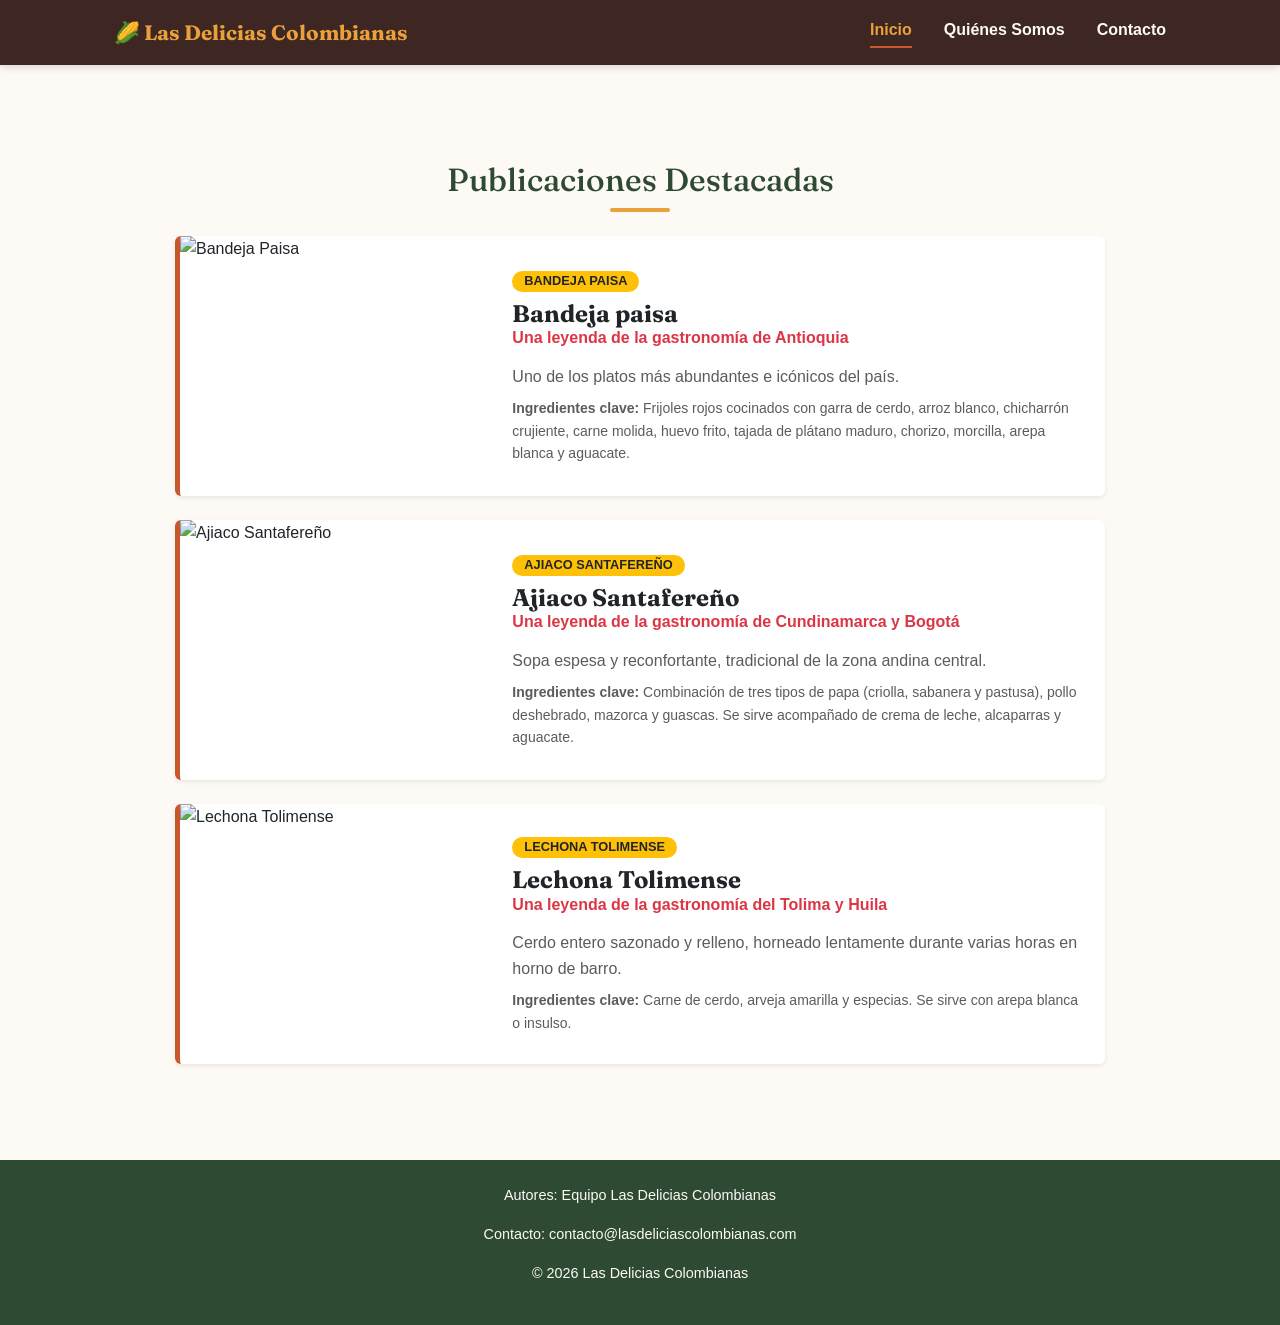
==== index.html @ 507bc4ce "Merge pull request #1 from tatianaSuancha/SamuelVelez Refactorizacion de las cards" ====
<!DOCTYPE html>
<html lang="es">

<head>
    <meta charset="UTF-8">
    <meta name="viewport" content="width=device-width, initial-scale=1.0">
    <title>Las Delicias Colombianas | Inicio</title>
    <link href="https://cdn.jsdelivr.net/npm/bootstrap@5.3.3/dist/css/bootstrap.min.css" rel="stylesheet">
    <link rel="stylesheet" href="styles.css">
    <link rel="preconnect" href="https://fonts.googleapis.com">
    <link href="https://fonts.googleapis.com/css2?family=Fraunces:wght@500;700&family=Nunito+Sans:wght@400;600&display=swap"
        rel="stylesheet">
</head>

<body>

    <header class="encabezado">
        <div class="nav-container">
            <a href="index.html" class="logo">🌽 Las Delicias Colombianas</a>
            <button class="menu-toggle" id="menu-toggle" aria-label="Abrir menú" aria-expanded="false">
                <span></span><span></span><span></span>
            </button>
            <nav class="main-nav" id="main-nav">
                <a href="index.html" class="active">Inicio</a>
                <a href="quienesSomos.html">Quiénes Somos</a>
                <a href="contacto.html">Contacto</a>
            </nav>
        </div>
    </header>

    <main class="container my-5">
    <h2 class="titulo-seccion text-center mb-4">Publicaciones Destacadas</h2>

    <!-- CONTENEDOR DE TARJETAS -->
    <div class="d-flex flex-column gap-4 col-lg-10 mx-auto">

        <!-- TARJETA 1: Bandeja Paisa -->
        <article class="card shadow-sm border-0 overflow-hidden card-post-refactored" data-categoria="Platos fuertes">
            <div class="row g-0 align-items-center">
                <div class="col-md-5 col-lg-4">
                    <img src="https://www.196flavors.com/wp-content/uploads/2021/06/bandeja-paisa-2fp.jpg" 
                         class="img-fluid w-100 object-fit-cover card-img-custom" 
                         alt="Bandeja Paisa" 
                         loading="lazy">
                </div>
                <div class="col-md-7 col-lg-8">
                    <div class="card-body p-4">
                        <span class="badge bg-warning text-dark mb-2">Bandeja paisa</span>
                        <h3 class="card-title h4 fw-bold mb-1">Bandeja paisa</h3>
                        <h4 class="card-subtitle h6 text-danger mb-3 fw-semibold">Una leyenda de la gastronomía de Antioquia</h4>
                        <p class="card-text text-muted mb-2">Uno de los platos más abundantes e icónicos del país.</p>
                        <p class="card-text small text-body-secondary mb-0">
                            <strong>Ingredientes clave:</strong> Frijoles rojos cocinados con garra de cerdo, arroz blanco, chicharrón crujiente, carne molida, huevo frito, tajada de plátano maduro, chorizo, morcilla, arepa blanca y aguacate.
                        </p>
                    </div>
                </div>
            </div>
        </article>

        <!-- TARJETA 2: Ajiaco Santafereño -->
        <article class="card shadow-sm border-0 overflow-hidden card-post-refactored" data-categoria="Platos fuertes">
            <div class="row g-0 align-items-center">
                <div class="col-md-5 col-lg-4">
                    <img src="https://cloudfront-us-east-1.images.arcpublishing.com/semana/GBBYJH5YMZC6PEINHE3HZZH4TY.jpg" 
                         class="img-fluid w-100 object-fit-cover card-img-custom" 
                         alt="Ajiaco Santafereño" 
                         loading="lazy">
                </div>
                <div class="col-md-7 col-lg-8">
                    <div class="card-body p-4">
                        <span class="badge bg-warning text-dark mb-2">Ajiaco Santafereño</span>
                        <h3 class="card-title h4 fw-bold mb-1">Ajiaco Santafereño</h3>
                        <h4 class="card-subtitle h6 text-danger mb-3 fw-semibold">Una leyenda de la gastronomía de Cundinamarca y Bogotá</h4>
                        <p class="card-text text-muted mb-2">Sopa espesa y reconfortante, tradicional de la zona andina central.</p>
                        <p class="card-text small text-body-secondary mb-0">
                            <strong>Ingredientes clave:</strong> Combinación de tres tipos de papa (criolla, sabanera y pastusa), pollo deshebrado, mazorca y guascas. Se sirve acompañado de crema de leche, alcaparras y aguacate.
                        </p>
                    </div>
                </div>
            </div>
        </article>

        <!-- TARJETA 3: Lechona Tolimense -->
        <article class="card shadow-sm border-0 overflow-hidden card-post-refactored" data-categoria="Platos fuertes">
            <div class="row g-0 align-items-center">
                <div class="col-md-5 col-lg-4">
                    <img src="https://s3.wasabisys.com/assets.elcronista.co/assets/media/dia-de-la-lechona-tolimense.jpg" 
                         class="img-fluid w-100 object-fit-cover card-img-custom" 
                         alt="Lechona Tolimense" 
                         loading="lazy">
                </div>
                <div class="col-md-7 col-lg-8">
                    <div class="card-body p-4">
                        <span class="badge bg-warning text-dark mb-2">Lechona Tolimense</span>
                        <h3 class="card-title h4 fw-bold mb-1">Lechona Tolimense</h3>
                        <h4 class="card-subtitle h6 text-danger mb-3 fw-semibold">Una leyenda de la gastronomía del Tolima y Huila</h4>
                        <p class="card-text text-muted mb-2">Cerdo entero sazonado y relleno, horneado lentamente durante varias horas en horno de barro.</p>
                        <p class="card-text small text-body-secondary mb-0">
                            <strong>Ingredientes clave:</strong> Carne de cerdo, arveja amarilla y especias. Se sirve con arepa blanca o insulso.
                        </p>
                    </div>
                </div>
            </div>
        </article>

    </div>
</main>

  <footer class="pie-pagina">
    <p>Autores: Equipo Las Delicias Colombianas</p>
    <p>Contacto: contacto@lasdeliciascolombianas.com</p>
    <p>&copy; 2026 Las Delicias Colombianas</p>
  </footer>

    <script src="menu.js"></script>
</body>

</html>
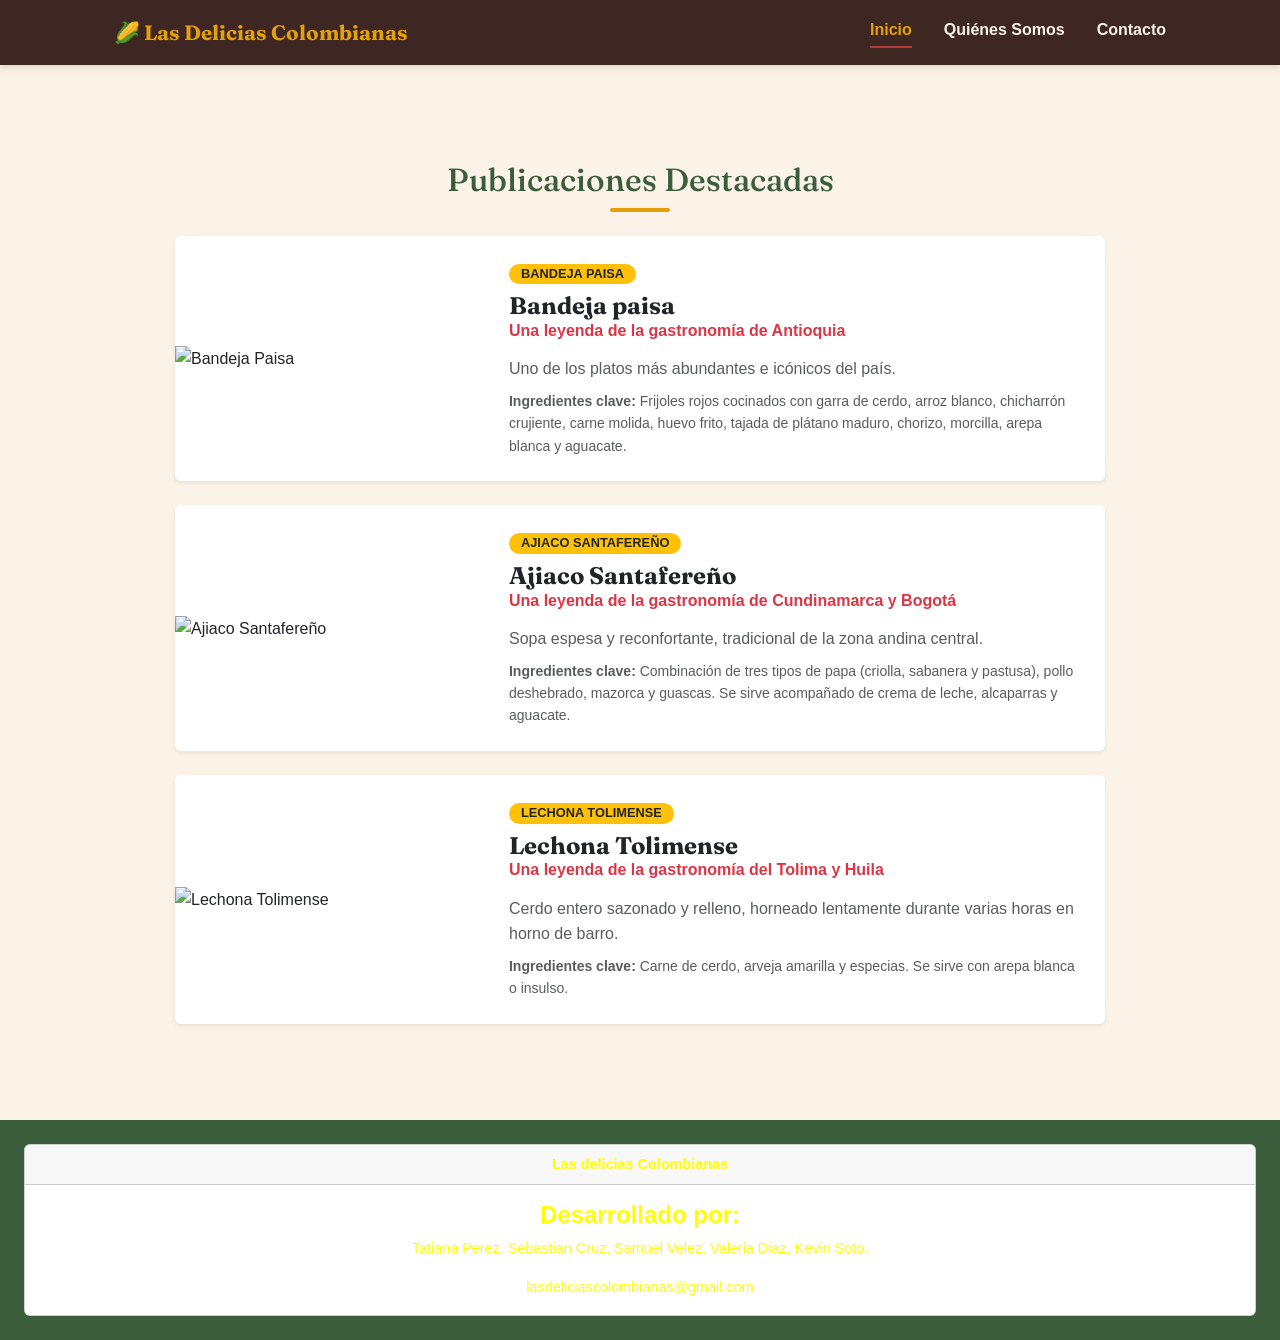
==== commit 68940289: "Merge pull request #2 from tatianaSuancha/ramakevin actualización del footer con bootstrap" ====
--- a/index.html
+++ b/index.html
@@ -107,9 +107,18 @@
 </main>
 
   <footer class="pie-pagina">
-    <p>Autores: Equipo Las Delicias Colombianas</p>
-    <p>Contacto: contacto@lasdeliciascolombianas.com</p>
-    <p>&copy; 2026 Las Delicias Colombianas</p>
+   <div class="card">
+  <div class="card-header" style="color: yellow;">
+    <strong>Las delicias Colombianas</strong>
+  </div>
+  <div class="card-body" style="color: yellow;">
+    <h4 class="card-title"><strong>Desarrollado por:</strong></h4>
+    <p class="card-text">Tatiana Perez, Sebastian Cruz, Samuel Velez, Valeria Diaz, Kevin Soto.</p>
+    <a href="mailto:lasdeliciascolombianas@correo.com" style="color: yellow; text-decoration: none;">
+        lasdeliciascolombianas@gmail.com
+    </a>
+  </div>
+</div>
   </footer>
 
     <script src="menu.js"></script>
--- a/styles.css
+++ b/styles.css
@@ -0,0 +1,427 @@
+:root{
+      --crema: #FBF3E7;
+  --mostaza: #E3A008;
+  --rojo-aji: #B33A3A;
+  --verde-cafe: #3B5D3C;
+  --cafe-oscuro: #3E2723;
+}
+
+* {
+  margin: 0;
+  padding: 0;
+  box-sizing: border-box;
+}
+
+body {
+  font-family: 'Nunito Sans', sans-serif;
+  background-color: var(--crema);
+  color: var(--cafe-oscuro);
+}
+
+h1, h2, h3 {
+  font-family: 'Fraunces', serif;
+}
+
+
+.encabezado {
+  position: sticky; 
+  top: 0;
+  z-index: 100;
+  background-color: var(--cafe-oscuro);
+  box-shadow: 0 2px 8px rgba(0,0,0,0.15);
+}
+
+
+.nav-container {
+  max-width: 1100px;
+  margin: 0 auto;
+  display: flex;
+  align-items: center;
+  justify-content: space-between;
+  padding: 1rem 1.5rem;
+}
+
+
+.logo {
+  color: var(--mostaza);
+  font-family: 'Fraunces', serif;
+  font-weight: 700;
+  font-size: 1.3rem;
+  text-decoration: none;
+}
+
+
+.main-nav {
+  display: flex;
+  gap: 2rem;
+}
+
+
+.main-nav a {
+  color: var(--crema);
+  text-decoration: none;
+  font-weight: 600;
+  padding-bottom: 4px;
+  border-bottom: 2px solid transparent;
+  transition: border-color 0.2s ease, color 0.2s ease;
+}
+
+
+.main-nav a:hover {
+  color: var(--mostaza);
+}
+
+
+.main-nav a.active {
+  border-bottom: 2px solid var(--rojo-aji);
+  color: var(--mostaza);
+}
+
+
+.menu-toggle {
+  display: none;
+  flex-direction: column;
+  gap: 5px;
+  background: none;
+  border: none;
+  cursor: pointer;
+}
+
+
+.menu-toggle span {
+  width: 25px;
+  height: 3px;
+  background-color: var(--crema);
+}
+
+
+
+@media (max-width: 768px) {
+  .menu-toggle {
+    display: flex;
+  }
+
+  .main-nav {
+    display: none;
+    flex-direction: column;
+    width: 100%;
+    text-align: center;
+    background-color: var(--cafe-oscuro);
+    position: absolute;
+    top: 100%;
+    left: 0;
+    padding: 1rem 0;
+  }
+
+  .main-nav.open {
+    display: flex;
+  }
+}
+
+
+main {
+  max-width: 1100px;
+  margin: 0 auto;
+  padding: 3rem 1.5rem;
+}
+
+.hero {
+  background: linear-gradient(135deg, #fff7eb 0%, #f3dfb2 100%);
+  padding: 2rem;
+  border-radius: 20px;
+  box-shadow: 0 8px 20px rgba(62, 39, 35, 0.12);
+  margin-bottom: 2rem;
+}
+
+.hero h1 {
+  font-size: 2.2rem;
+  margin-bottom: 0.8rem;
+  color: var(--cafe-oscuro);
+}
+
+.hero p {
+  line-height: 1.6;
+  font-size: 1.05rem;
+}
+
+.pie-pagina {
+  background-color: var(--verde-cafe);
+  color: var(--crema);
+  text-align: center;
+  padding: 1.5rem;
+  font-size: 0.9rem;
+}
+* {
+    box-sizing: border-box;
+    margin: 0;
+    padding: 0;
+    font-family: 'Segoe UI', Tahoma, Geneva, Verdana, sans-serif;
+}
+
+body {
+    background-color: var(--crema);
+    color: var(--cafe-oscuro);
+    line-height: 1.6;
+}
+
+.header-fijo {
+    position: sticky;
+    top: 0;
+    z-index: 100;
+    background-color: var(--fondo-tarjeta);
+    display: flex;
+    justify-content: space-between;
+    align-items: center;
+    padding: 1rem 2rem;
+    box-shadow: 0 2px 10px rgba(0,0,0,0.05);
+    border-top: 4px solid var(--mostaza);
+}
+
+.logo-titulo {
+    font-size: 1.5rem;
+    color: var(--verde-cafe);
+    font-weight: 700;
+}
+
+.nav-principal ul {
+    display: flex;
+    list-style: none;
+    gap: 1.5rem;
+}
+
+.nav-principal a {
+    text-decoration: none;
+    color: var(--cafe-oscuro);
+    font-weight: 600;
+    padding: 0.5rem 0;
+    transition: color 0.3s ease;
+}
+
+.nav-principal a:hover,
+.nav-principal a.active {
+    color: var(--rojo-aji);
+    border-bottom: 2px solid var(--rojo-aji);
+}
+
+.hero {
+    background: linear-gradient(135deg, var(--verde-cafe) 0%, #253d26 100%);
+    color: var(--crema);
+    text-align: center;
+    padding: 4rem 1rem;
+    border-bottom: 5px solid var(--mostaza);
+}
+
+.hero h2 {
+    font-size: 2.5rem;
+    margin-bottom: 0.5rem;
+    color: var(--mostaza);
+}
+
+.hero p {
+    font-size: 1.2rem;
+    opacity: 0.95;
+}
+
+.buscador-seccion {
+    display: flex;
+    justify-content: center;
+    margin: -1.5rem auto 2rem auto;
+    padding: 0 1rem;
+}
+
+.contenedor-buscador {
+    background-color: var(--fondo-tarjeta);
+    padding: 1rem 1.5rem;
+    border-radius: 50px;
+    box-shadow: var(--sombra-card);
+    display: flex;
+    gap: 1rem;
+    align-items: center;
+    flex-wrap: wrap;
+}
+
+#input-buscar {
+    border: 1px solid #ddd;
+    padding: 0.6rem 1.2rem;
+    border-radius: 25px;
+    outline: none;
+    font-size: 0.95rem;
+    color: var(--cafe-oscuro);
+}
+
+#input-buscar:focus {
+    border-color: var(--verde-cafe);
+}
+
+.btn-filtro {
+    background: #e2dacd;
+    border: none;
+    padding: 0.6rem 1.2rem;
+    border-radius: 25px;
+    cursor: pointer;
+    font-weight: 600;
+    color: var(--cafe-oscuro);
+    transition: all 0.3s ease;
+}
+
+.btn-filtro.active, 
+.btn-filtro:hover {
+    background-color: var(--rojo-aji);
+    color: var(--crema);
+}
+
+.contenedor-main {
+    max-width: 1000px;
+    margin: 2rem auto;
+    padding: 0 1rem;
+}
+
+.titulo-seccion {
+    text-align: center;
+    font-size: 2rem;
+    margin-bottom: 2.5rem;
+    color: var(--verde-cafe);
+    position: relative;
+}
+
+.titulo-seccion::after {
+    content: '';
+    display: block;
+    width: 60px;
+    height: 4px;
+    background-color: var(--mostaza);
+    margin: 0.5rem auto 0 auto;
+    border-radius: 2px;
+}
+
+.card-post {
+    background-color: var(--fondo-tarjeta);
+    border-radius: 12px;
+    overflow: hidden;
+    margin-bottom: 2.5rem;
+    box-shadow: var(--sombra-card);
+    display: flex;
+    flex-direction: row; 
+    align-items: center;
+    border-left: 6px solid var(--rojo-aji);
+    transition: transform 0.3s ease, box-shadow 0.3s ease;
+}
+
+.card-post:hover {
+    transform: translateY(-4px);
+    box-shadow: 0 12px 30px rgba(62, 39, 35, 0.15);
+}
+
+.card-post:nth-child(even) {
+    flex-direction: row-reverse;
+    border-left: none;
+    border-right: 6px solid var(--verde-cafe);
+}
+
+.card-contenido {
+    padding: 2rem;
+    flex: 1;
+}
+
+.badge {
+    display: inline-block;
+    background-color: var(--mostaza);
+    color: var(--cafe-oscuro);
+    font-size: 0.8rem;
+    font-weight: 700;
+    padding: 0.25rem 0.75rem;
+    border-radius: 15px;
+    margin-bottom: 0.8rem;
+    text-transform: uppercase;
+}
+
+.card-contenido h3 {
+    font-size: 1.6rem;
+    color: var(--verde-cafe);
+    margin-bottom: 0.2rem;
+}
+
+.card-contenido h4 {
+    font-size: 0.95rem;
+    color: var(--rojo-aji);
+    font-weight: 600;
+    margin-bottom: 1rem;
+}
+
+.card-contenido p {
+    color: var(--cafe-oscuro);
+    font-size: 0.95rem;
+    margin-bottom: 0.8rem;
+    opacity: 0.9;
+}
+
+.card-imagen {
+    flex: 0 0 40%;
+    height: 280px;
+    overflow: hidden;
+}
+
+.card-imagen img {
+    width: 100%;
+    height: 100%;
+    object-fit: cover;
+    display: block;
+    transition: transform 0.4s ease;
+}
+
+.card-post:hover .card-imagen img {
+    transform: scale(1.05);
+}
+
+@media (max-width: 768px) {
+    .card-post,
+    .card-post:nth-child(even) {
+        flex-direction: column;
+        border-left: 6px solid var(--rojo-aji);
+        border-right: none;
+    }
+
+    .card-imagen {
+        width: 100%;
+        height: 200px;
+    }
+
+    .header-fijo {
+        flex-direction: column;
+        gap: 1rem;
+    }
+}
+
+/* Estilos para la sección Quiénes Somos */
+.quienes-somos-section {
+    padding: 3rem 1.5rem;
+    display: flex;
+    justify-content: center;
+}
+
+.quienes-somos-container {
+    max-width: 800px;
+    width: 100%;
+    text-align: center;
+}
+
+.valores-grid {
+    display: grid;
+    grid-template-columns: repeat(auto-fit, minmax(200px, 1fr));
+    gap: 1.5rem;
+    margin-top: 2rem;
+}
+
+.valor-card {
+    background-color: #ffffff;
+    padding: 1.5rem;
+    border-radius: 8px;
+    border: 1px solid #e0e0e0;
+    box-shadow: 0 4px 10px rgba(0,0,0,0.05);
+}
+
+.valor-card h3 {
+    color: #2c3e50;
+    margin-bottom: 0.5rem;
+}
+
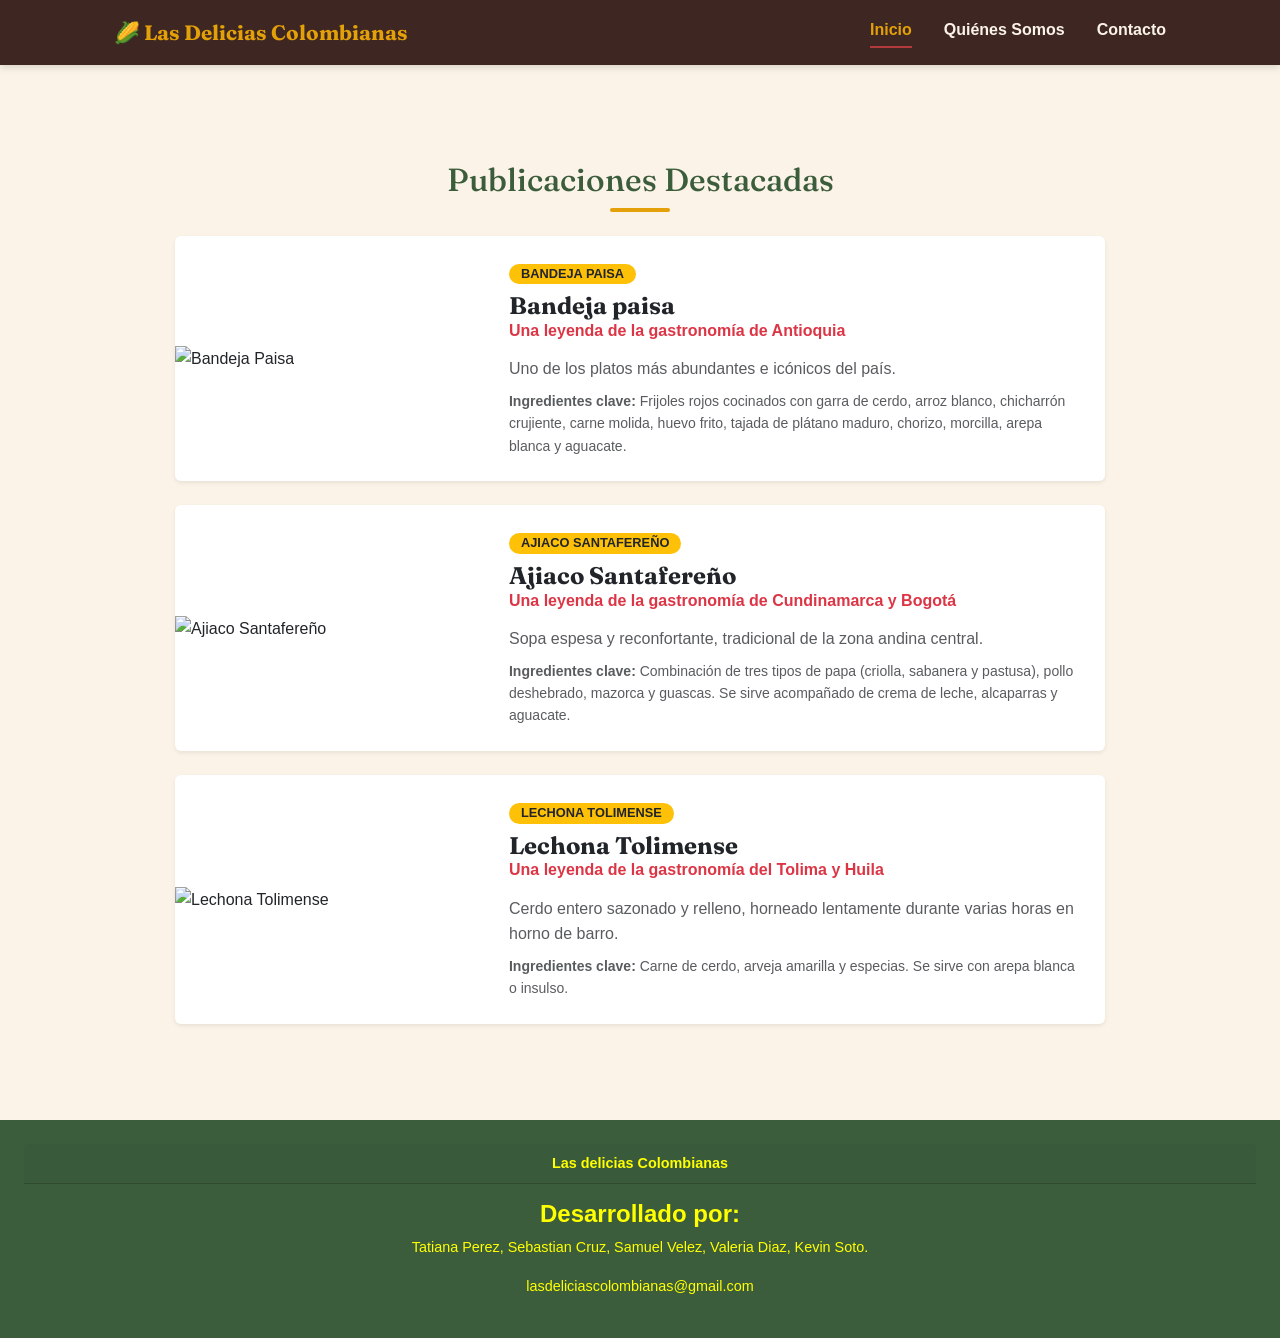
==== commit dedba2d1: "arreglando background footer" ====
--- a/index.html
+++ b/index.html
@@ -107,7 +107,7 @@
 </main>
 
   <footer class="pie-pagina">
-   <div class="card">
+   <div class="card"style="background-color: transparent; border: none;">
   <div class="card-header" style="color: yellow;">
     <strong>Las delicias Colombianas</strong>
   </div>
--- a/styles.css
+++ b/styles.css
@@ -136,7 +136,7 @@
 .hero h1 {
   font-size: 2.2rem;
   margin-bottom: 0.8rem;
-  color: var(--cafe-oscuro);
+  color: var(--verde-cafe);
 }
 
 .hero p {
@@ -204,21 +204,23 @@
 }
 
 .hero {
-    background: linear-gradient(135deg, var(--verde-cafe) 0%, #253d26 100%);
-    color: var(--crema);
+    background: linear-gradient(135deg, var(--mostaza) 0%, #c98c00 100%);
+    color: var(--cafe-oscuro);
     text-align: center;
-    padding: 4rem 1rem;
-    border-bottom: 5px solid var(--mostaza);
-}
-
-.hero h2 {
-    font-size: 2.5rem;
+    padding: 3rem 1.5rem;
+    border-radius: 16px;
+    border-bottom: 5px solid var(--rojo-aji);
+}
+
+.hero h1, .hero h2 {
+    font-size: 2.2rem;
     margin-bottom: 0.5rem;
-    color: var(--mostaza);
+    color: var(--cafe-oscuro);
 }
 
 .hero p {
-    font-size: 1.2rem;
+    font-size: 1.1rem;
+    color: var(--cafe-oscuro);
     opacity: 0.95;
 }
 
@@ -425,3 +427,15 @@
     margin-bottom: 0.5rem;
 }
 
+.btn-enviar {
+    background-color: var(--mostaza);
+    border-color: var(--mostaza);
+    color: var(--cafe-oscuro);
+    font-weight: bold;
+}
+
+.btn-enviar:hover {
+    background-color: #c98c00;
+    border-color: #c98c00;
+    color: var(--cafe-oscuro);
+}
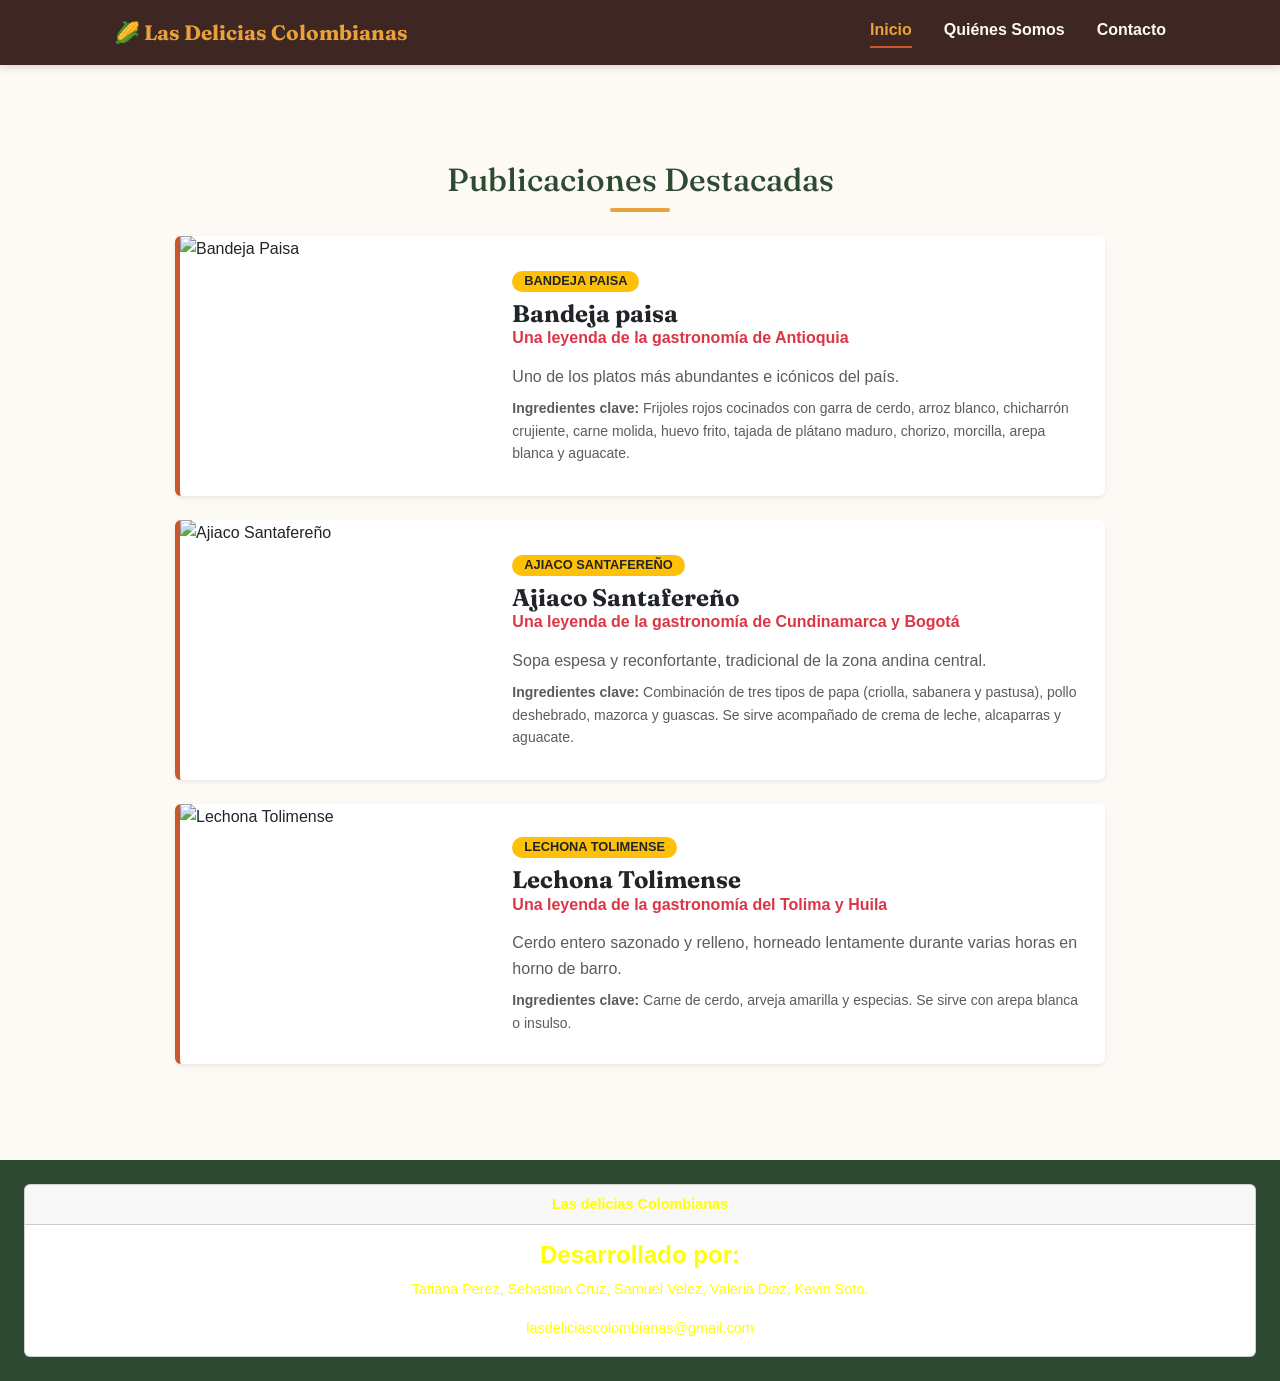
==== commit a366019b: "Merge branch 'main' into ramatati" ====
--- a/index.html
+++ b/index.html
@@ -107,7 +107,7 @@
 </main>
 
   <footer class="pie-pagina">
-   <div class="card"style="background-color: transparent; border: none;">
+   <div class="card">
   <div class="card-header" style="color: yellow;">
     <strong>Las delicias Colombianas</strong>
   </div>
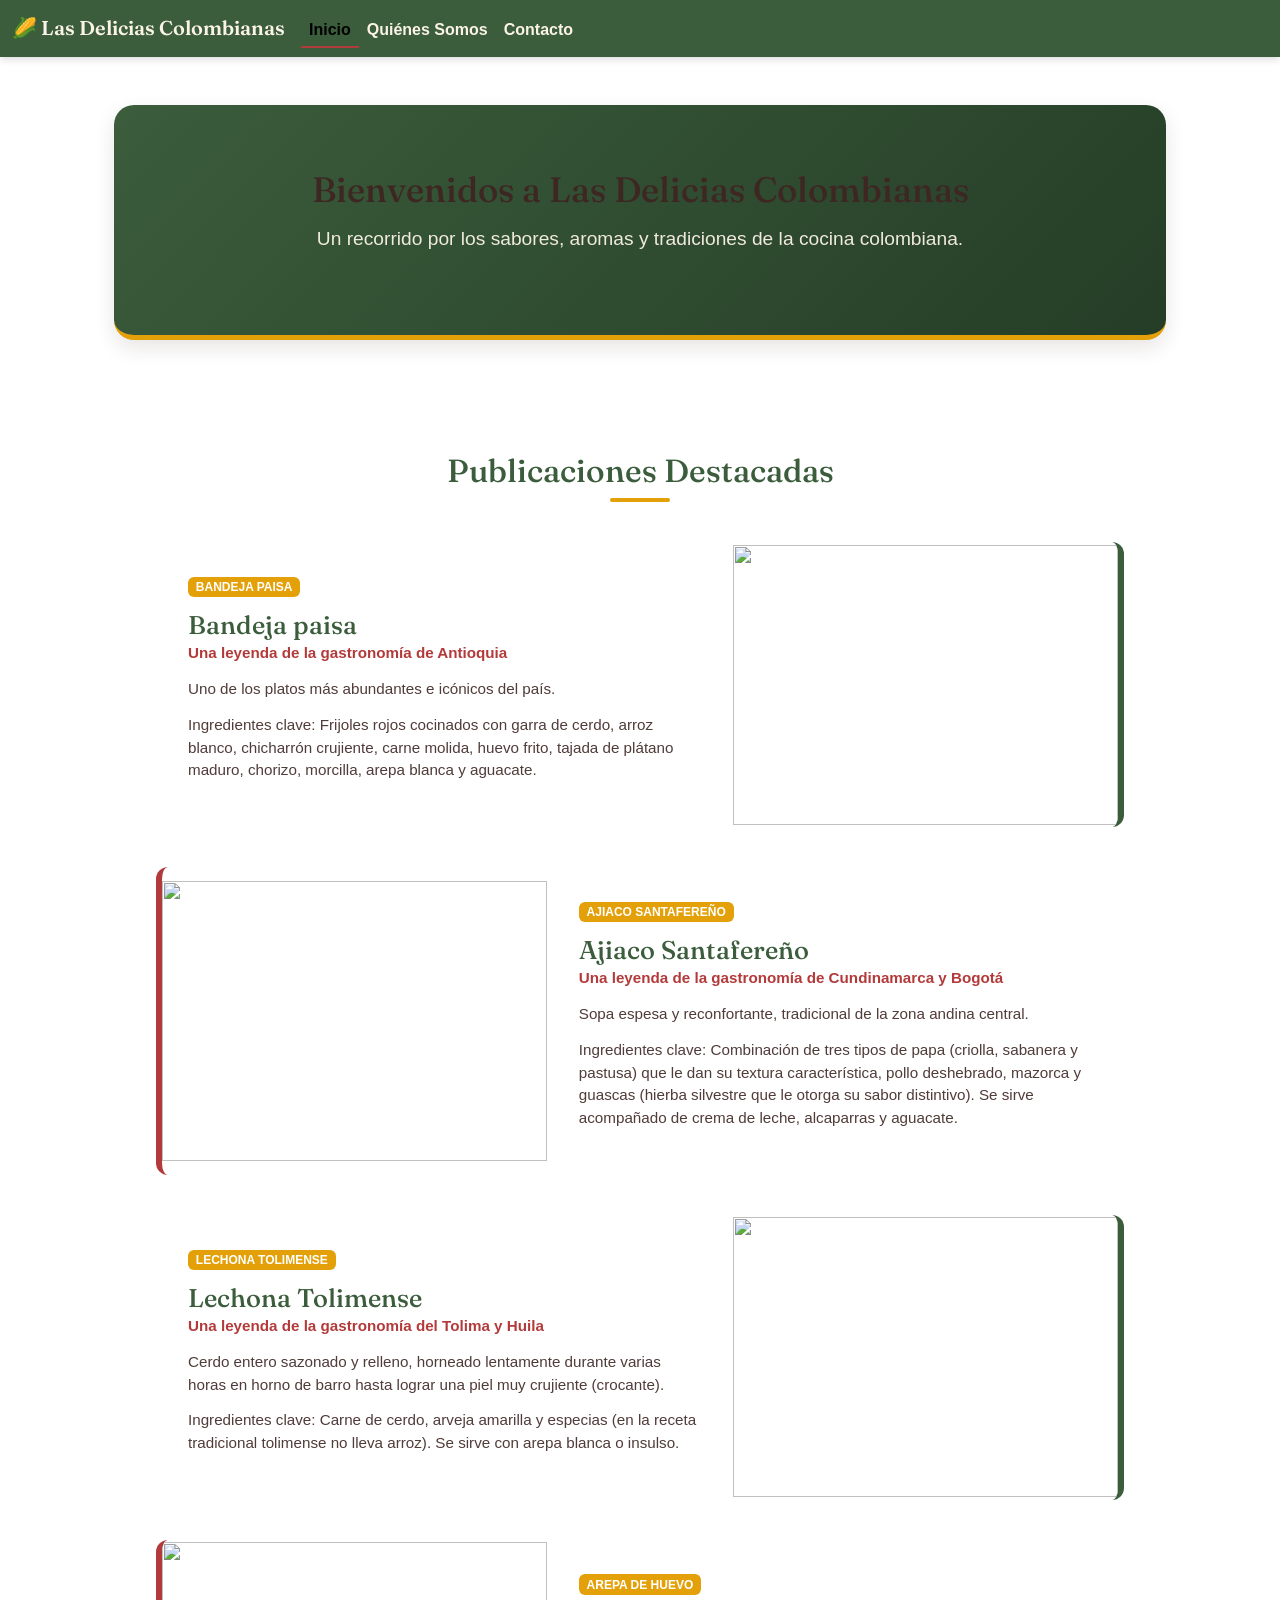
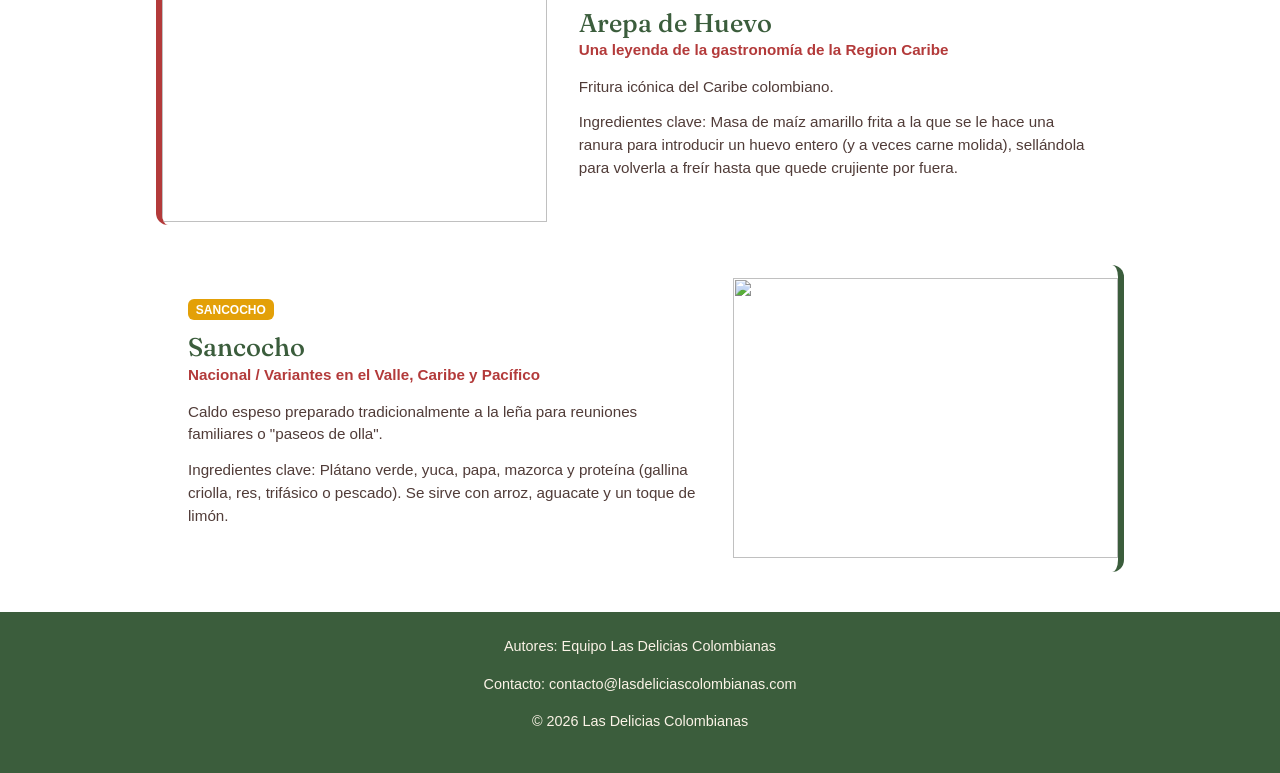
==== commit 95559818: "barra de nabegacion" ====
--- a/index.html
+++ b/index.html
@@ -5,16 +5,34 @@
     <meta charset="UTF-8">
     <meta name="viewport" content="width=device-width, initial-scale=1.0">
     <title>Las Delicias Colombianas | Inicio</title>
-    <link href="https://cdn.jsdelivr.net/npm/bootstrap@5.3.3/dist/css/bootstrap.min.css" rel="stylesheet">
     <link rel="stylesheet" href="styles.css">
     <link rel="preconnect" href="https://fonts.googleapis.com">
-    <link href="https://fonts.googleapis.com/css2?family=Fraunces:wght@500;700&family=Nunito+Sans:wght@400;600&display=swap"
+    <link
+        href="https://fonts.googleapis.com/css2?family=Fraunces:wght@500;700&family=Nunito+Sans:wght@400;600&display=swap"
         rel="stylesheet">
+ <link href="https://cdn.jsdelivr.net/npm/bootstrap@5.3.8/dist/css/bootstrap.min.css" rel="stylesheet" integrity="sha384-sRIl4kxILFvY47J16cr9ZwB07vP4J8+LH7qKQnuqkuIAvNWLzeN8tE5YBujZqJLB" crossorigin="anonymous">    
 </head>
 
 <body>
-
-    <header class="encabezado">
+<header class="encabezado">
+<nav class="main-nav navbar navbar-expand-lg">
+<div class="container-fluid">
+<a class="logo navbar-brand" href="index.html">🌽 Las Delicias Colombianas</a>
+<button class="menu-toggle navbar-toggler" type="button" data-bs-toggle="collapse" data-bs-target="#navbarNavAltMarkup" aria-controls="navbarNavAltMarkup" aria-expanded="false" aria-label="Toggle navigation">
+<span class="navbar-toggler-icon"></span>
+</button>
+<div class="collapse navbar-collapse" id="navbarNavAltMarkup">
+<div class="navbar-nav">
+<a class="nav-link active" aria-current="page" href="index.html">Inicio</a>
+<a class="nav-link" href="quienesSomos.html">Quiénes Somos</a>
+<a class="nav-link" href="contacto.html">Contacto</a>
+</div>
+</div>
+</div>
+</nav>
+</header>
+</header> 
+   <!--<header class="encabezado">
         <div class="nav-container">
             <a href="index.html" class="logo">🌽 Las Delicias Colombianas</a>
             <button class="menu-toggle" id="menu-toggle" aria-label="Abrir menú" aria-expanded="false">
@@ -26,102 +44,104 @@
                 <a href="contacto.html">Contacto</a>
             </nav>
         </div>
-    </header>
+    </header>--> 
 
-    <main class="container my-5">
-    <h2 class="titulo-seccion text-center mb-4">Publicaciones Destacadas</h2>
+    <main>
+        <section class="hero">
+            <h1>Bienvenidos a Las Delicias Colombianas</h1>
+            <p>Un recorrido por los sabores, aromas y tradiciones de la cocina colombiana.</p>
+        </section>
+    </main>
+    
+    <main class="contenedor-main">
+        <h2 class="titulo-seccion">Publicaciones Destacadas</h2>
 
-    <!-- CONTENEDOR DE TARJETAS -->
-    <div class="d-flex flex-column gap-4 col-lg-10 mx-auto">
-
-        <!-- TARJETA 1: Bandeja Paisa -->
-        <article class="card shadow-sm border-0 overflow-hidden card-post-refactored" data-categoria="Platos fuertes">
-            <div class="row g-0 align-items-center">
-                <div class="col-md-5 col-lg-4">
-                    <img src="https://www.196flavors.com/wp-content/uploads/2021/06/bandeja-paisa-2fp.jpg" 
-                         class="img-fluid w-100 object-fit-cover card-img-custom" 
-                         alt="Bandeja Paisa" 
-                         loading="lazy">
-                </div>
-                <div class="col-md-7 col-lg-8">
-                    <div class="card-body p-4">
-                        <span class="badge bg-warning text-dark mb-2">Bandeja paisa</span>
-                        <h3 class="card-title h4 fw-bold mb-1">Bandeja paisa</h3>
-                        <h4 class="card-subtitle h6 text-danger mb-3 fw-semibold">Una leyenda de la gastronomía de Antioquia</h4>
-                        <p class="card-text text-muted mb-2">Uno de los platos más abundantes e icónicos del país.</p>
-                        <p class="card-text small text-body-secondary mb-0">
-                            <strong>Ingredientes clave:</strong> Frijoles rojos cocinados con garra de cerdo, arroz blanco, chicharrón crujiente, carne molida, huevo frito, tajada de plátano maduro, chorizo, morcilla, arepa blanca y aguacate.
-                        </p>
-                    </div>
-                </div>
+        <article class="card-post" data-categoria="Platos fuertes">
+            <div class="card-imagen">
+                <img src="https://www.196flavors.com/wp-content/uploads/2021/06/bandeja-paisa-2fp.jpg" loading="lazy">
+            </div>
+            <div class="card-contenido">
+                <span class="badge">Bandeja paisa</span>
+                <h3>Bandeja paisa</h3>
+                <h4>Una leyenda de la gastronomía de Antioquia</h4>
+                <p>Uno de los platos más abundantes e icónicos del país.</p>
+                <p>Ingredientes clave: Frijoles rojos cocinados con garra de cerdo, arroz blanco, chicharrón crujiente,
+                    carne molida, huevo frito, tajada de plátano maduro, chorizo, morcilla, arepa blanca y aguacate.</p>
             </div>
         </article>
 
-        <!-- TARJETA 2: Ajiaco Santafereño -->
-        <article class="card shadow-sm border-0 overflow-hidden card-post-refactored" data-categoria="Platos fuertes">
-            <div class="row g-0 align-items-center">
-                <div class="col-md-5 col-lg-4">
-                    <img src="https://cloudfront-us-east-1.images.arcpublishing.com/semana/GBBYJH5YMZC6PEINHE3HZZH4TY.jpg" 
-                         class="img-fluid w-100 object-fit-cover card-img-custom" 
-                         alt="Ajiaco Santafereño" 
-                         loading="lazy">
-                </div>
-                <div class="col-md-7 col-lg-8">
-                    <div class="card-body p-4">
-                        <span class="badge bg-warning text-dark mb-2">Ajiaco Santafereño</span>
-                        <h3 class="card-title h4 fw-bold mb-1">Ajiaco Santafereño</h3>
-                        <h4 class="card-subtitle h6 text-danger mb-3 fw-semibold">Una leyenda de la gastronomía de Cundinamarca y Bogotá</h4>
-                        <p class="card-text text-muted mb-2">Sopa espesa y reconfortante, tradicional de la zona andina central.</p>
-                        <p class="card-text small text-body-secondary mb-0">
-                            <strong>Ingredientes clave:</strong> Combinación de tres tipos de papa (criolla, sabanera y pastusa), pollo deshebrado, mazorca y guascas. Se sirve acompañado de crema de leche, alcaparras y aguacate.
-                        </p>
-                    </div>
-                </div>
+        <article class="card-post" data-categoria="Platos fuertes">
+            <div class="card-imagen">
+                <img src="https://cloudfront-us-east-1.images.arcpublishing.com/semana/GBBYJH5YMZC6PEINHE3HZZH4TY.jpg"
+                    loading="lazy">
+            </div>
+            <div class="card-contenido">
+                <span class="badge">Ajiaco Santafereño</span>
+                <h3>Ajiaco Santafereño</h3>
+                <h4>Una leyenda de la gastronomía de Cundinamarca y Bogotá</h4>
+                <p>Sopa espesa y reconfortante, tradicional de la zona andina central.</p>
+                <p>Ingredientes clave: Combinación de tres tipos de papa (criolla, sabanera y pastusa) que le dan su
+                    textura característica, pollo deshebrado, mazorca y guascas (hierba silvestre que le otorga su sabor
+                    distintivo). Se sirve acompañado de crema de leche, alcaparras y aguacate.</p>
             </div>
         </article>
 
-        <!-- TARJETA 3: Lechona Tolimense -->
-        <article class="card shadow-sm border-0 overflow-hidden card-post-refactored" data-categoria="Platos fuertes">
-            <div class="row g-0 align-items-center">
-                <div class="col-md-5 col-lg-4">
-                    <img src="https://s3.wasabisys.com/assets.elcronista.co/assets/media/dia-de-la-lechona-tolimense.jpg" 
-                         class="img-fluid w-100 object-fit-cover card-img-custom" 
-                         alt="Lechona Tolimense" 
-                         loading="lazy">
-                </div>
-                <div class="col-md-7 col-lg-8">
-                    <div class="card-body p-4">
-                        <span class="badge bg-warning text-dark mb-2">Lechona Tolimense</span>
-                        <h3 class="card-title h4 fw-bold mb-1">Lechona Tolimense</h3>
-                        <h4 class="card-subtitle h6 text-danger mb-3 fw-semibold">Una leyenda de la gastronomía del Tolima y Huila</h4>
-                        <p class="card-text text-muted mb-2">Cerdo entero sazonado y relleno, horneado lentamente durante varias horas en horno de barro.</p>
-                        <p class="card-text small text-body-secondary mb-0">
-                            <strong>Ingredientes clave:</strong> Carne de cerdo, arveja amarilla y especias. Se sirve con arepa blanca o insulso.
-                        </p>
-                    </div>
-                </div>
+        <article class="card-post" data-categoria="Platos fuertes">
+            <div class="card-imagen">
+                <img src="https://s3.wasabisys.com/assets.elcronista.co/assets/media/dia-de-la-lechona-tolimense.jpg"
+                    loading="lazy">
+            </div>
+            <div class="card-contenido">
+                <span class="badge">Lechona Tolimense</span>
+                <h3>Lechona Tolimense</h3>
+                <h4>Una leyenda de la gastronomía del Tolima y Huila</h4>
+                <p>Cerdo entero sazonado y relleno, horneado lentamente durante varias horas en horno de barro hasta
+                    lograr una piel muy crujiente (crocante).</p>
+                <p>Ingredientes clave: Carne de cerdo, arveja amarilla y especias (en la receta tradicional tolimense no
+                    lleva arroz). Se sirve con arepa blanca o insulso.</p>
             </div>
         </article>
 
-    </div>
-</main>
+        <article class="card-post" data-categoria="Platos fuertes">
+            <div class="card-imagen">
+                <img src="https://encrypted-tbn0.gstatic.com/images?q=tbn:ANd9GcSaKAEPHLVfR3j897XQYUZfCOpBnlvmor3UxnFFCeqtkAM3SsL5fK3Ty08&s=10"
+                    loading="lazy">
+            </div>
+            <div class="card-contenido">
+                <span class="badge">Arepa de Huevo</span>
+                <h3>Arepa de Huevo</h3>
+                <h4>Una leyenda de la gastronomía de la Region Caribe</h4>
+                <p>Fritura icónica del Caribe colombiano.</p>
+                <p>Ingredientes clave: Masa de maíz amarillo frita a la que se le hace una ranura para introducir un
+                    huevo entero (y a veces carne molida), sellándola para volverla a freír hasta que quede crujiente
+                    por fuera.</p>
+            </div>
+        </article>
+
+        <article class="card-post" data-categoria="Platos fuertes">
+            <div class="card-imagen">
+                <img src="https://www.mycolombianrecipes.com/wp-content/uploads/2013/11/Three-Meats-Sancocho.jpg"
+                    loading="lazy">
+            </div>
+            <div class="card-contenido">
+                <span class="badge">Sancocho</span>
+                <h3>Sancocho</h3>
+                <h4>Nacional / Variantes en el Valle, Caribe y Pacífico</h4>
+                <p>Caldo espeso preparado tradicionalmente a la leña para reuniones familiares o "paseos de olla".</p>
+                <p>Ingredientes clave: Plátano verde, yuca, papa, mazorca y proteína (gallina criolla, res, trifásico o
+                    pescado). Se sirve con arroz, aguacate y un toque de limón.</p>
+            </div>
+        </article>
+    </main>
 
   <footer class="pie-pagina">
-   <div class="card">
-  <div class="card-header" style="color: yellow;">
-    <strong>Las delicias Colombianas</strong>
-  </div>
-  <div class="card-body" style="color: yellow;">
-    <h4 class="card-title"><strong>Desarrollado por:</strong></h4>
-    <p class="card-text">Tatiana Perez, Sebastian Cruz, Samuel Velez, Valeria Diaz, Kevin Soto.</p>
-    <a href="mailto:lasdeliciascolombianas@correo.com" style="color: yellow; text-decoration: none;">
-        lasdeliciascolombianas@gmail.com
-    </a>
-  </div>
-</div>
+    <p>Autores: Equipo Las Delicias Colombianas</p>
+    <p>Contacto: contacto@lasdeliciascolombianas.com</p>
+    <p>&copy; 2026 Las Delicias Colombianas</p>
   </footer>
 
     <script src="menu.js"></script>
+    <script src="https://cdn.jsdelivr.net/npm/bootstrap@5.3.8/dist/js/bootstrap.bundle.min.js" integrity="sha384-FKyoEForCGlyvwx9Hj09JcYn3nv7wiPVlz7YYwJrWVcXK/BmnVDxM+D2scQbITxI" crossorigin="anonymous"></script>
 </body>
 
 </html>
--- a/styles.css
+++ b/styles.css
@@ -0,0 +1,430 @@
+:root{
+      --crema: #FBF3E7;
+  --mostaza: #E3A008;
+  --rojo-aji: #B33A3A;
+  --verde-cafe: #3B5D3C;
+  --cafe-oscuro: #3E2723;
+}
+
+* {
+  margin: 0;
+  padding: 0;
+  box-sizing: border-box;
+}
+
+body {
+  font-family: 'Nunito Sans', sans-serif;
+  background-color: var(--crema);
+  color: var(--cafe-oscuro);
+}
+
+h1, h2, h3 {
+  font-family: 'Fraunces', serif;
+}
+
+
+.encabezado {
+  position: sticky; 
+  top: 0;
+  z-index: 100;
+  background-color: var(--verde-cafe);
+  box-shadow: 0 2px 8px rgba(0,0,0,0.15);
+}
+
+
+.nav-container {
+  max-width: 1100px;
+  margin: 0 auto;
+  display: flex;
+  align-items: center;
+  justify-content: space-between;
+  padding: 1rem 1.5rem;
+}
+
+
+.logo {
+  color: var(--mostaza);
+  font-family: 'Fraunces', serif;
+  font-weight: 700;
+  font-size: 1.3rem;
+  text-decoration: none;
+}
+
+
+.main-nav {
+  display: flex;
+  gap: 2rem;
+}
+
+
+.main-nav a {
+  color: var(--crema);
+  text-decoration: none;
+  font-weight: 600;
+  padding-bottom: 4px;
+  border-bottom: 2px solid transparent;
+  transition: border-color 0.2s ease, color 0.2s ease;
+}
+
+
+.main-nav a:hover {
+  color: var(--mostaza);
+}
+
+
+.main-nav a.active {
+  border-bottom: 2px solid var(--rojo-aji);
+  color: var(--mostaza);
+}
+
+
+.menu-toggle {
+  display: none;
+  flex-direction: column;
+  gap: 5px;
+  background: none;
+  border: none;
+  cursor: pointer;
+}
+
+
+.menu-toggle span {
+  width: 25px;
+  height: 3px;
+  background-color: var(--crema);
+}
+
+
+
+@media (max-width: 768px) {
+  .menu-toggle {
+    display: flex;
+  }
+
+  .main-nav {
+    display: none;
+    flex-direction: column;
+    width: 100%;
+    text-align: center;
+    background-color: var(--verde-cafe);
+    position: absolute;
+    top: 100%;
+    left: 0;
+    padding: 1rem 0;
+  }
+
+  .main-nav.open {
+    display: flex;
+  }
+}
+
+
+main {
+  max-width: 1100px;
+  margin: 0 auto;
+  padding: 3rem 1.5rem;
+}
+
+.hero {
+  background: linear-gradient(135deg, #fff7eb 0%, #f3dfb2 100%);
+  padding: 2rem;
+  border-radius: 20px;
+  box-shadow: 0 8px 20px rgba(62, 39, 35, 0.12);
+  margin-bottom: 2rem;
+}
+
+.hero h1 {
+  font-size: 2.2rem;
+  margin-bottom: 0.8rem;
+  color: var(--cafe-oscuro);
+}
+
+.hero p {
+  line-height: 1.6;
+  font-size: 1.05rem;
+}
+
+.pie-pagina {
+  background-color: var(--verde-cafe);
+  color: var(--crema);
+  text-align: center;
+  padding: 1.5rem;
+  font-size: 0.9rem;
+}
+* {
+    box-sizing: border-box;
+    margin: 0;
+    padding: 0;
+    font-family: 'Segoe UI', Tahoma, Geneva, Verdana, sans-serif;
+}
+
+body {
+    background-color: var(--crema);
+    color: var(--cafe-oscuro);
+    line-height: 1.6;
+}
+
+.header-fijo {
+    position: sticky;
+    top: 0;
+    z-index: 100;
+    background-color: var(--fondo-tarjeta);
+    display: flex;
+    justify-content: space-between;
+    align-items: center;
+    padding: 1rem 2rem;
+    box-shadow: 0 2px 10px rgba(0,0,0,0.05);
+    border-top: 4px solid var(--mostaza);
+}
+
+.logo-titulo {
+    font-size: 1.5rem;
+    color: var(--verde-cafe);
+    font-weight: 700;
+}
+
+.nav-principal ul {
+    display: flex;
+    list-style: none;
+    gap: 1.5rem;
+}
+
+.nav-principal a {
+    text-decoration: none;
+    color: var(--cafe-oscuro);
+    font-weight: 600;
+    padding: 0.5rem 0;
+    transition: color 0.3s ease;
+}
+
+.nav-principal a:hover,
+.nav-principal a.active {
+    color: var(--rojo-aji);
+    border-bottom: 2px solid var(--rojo-aji);
+}
+
+.hero {
+    background: linear-gradient(135deg, var(--verde-cafe) 0%, #253d26 100%);
+    color: var(--crema);
+    text-align: center;
+    padding: 4rem 1rem;
+    border-bottom: 5px solid var(--mostaza);
+}
+
+.hero h2 {
+    font-size: 2.5rem;
+    margin-bottom: 0.5rem;
+    color: var(--mostaza);
+}
+
+.hero p {
+    font-size: 1.2rem;
+    opacity: 0.95;
+}
+
+.buscador-seccion {
+    display: flex;
+    justify-content: center;
+    margin: -1.5rem auto 2rem auto;
+    padding: 0 1rem;
+}
+
+.contenedor-buscador {
+    background-color: var(--fondo-tarjeta);
+    padding: 1rem 1.5rem;
+    border-radius: 50px;
+    box-shadow: var(--sombra-card);
+    display: flex;
+    gap: 1rem;
+    align-items: center;
+    flex-wrap: wrap;
+}
+
+#input-buscar {
+    border: 1px solid #ddd;
+    padding: 0.6rem 1.2rem;
+    border-radius: 25px;
+    outline: none;
+    font-size: 0.95rem;
+    color: var(--cafe-oscuro);
+}
+
+#input-buscar:focus {
+    border-color: var(--verde-cafe);
+}
+
+.btn-filtro {
+    background: #e2dacd;
+    border: none;
+    padding: 0.6rem 1.2rem;
+    border-radius: 25px;
+    cursor: pointer;
+    font-weight: 600;
+    color: var(--cafe-oscuro);
+    transition: all 0.3s ease;
+}
+
+.btn-filtro.active, 
+.btn-filtro:hover {
+    background-color: var(--rojo-aji);
+    color: var(--crema);
+}
+
+.contenedor-main {
+    max-width: 1000px;
+    margin: 2rem auto;
+    padding: 0 1rem;
+}
+
+.titulo-seccion {
+    text-align: center;
+    font-size: 2rem;
+    margin-bottom: 2.5rem;
+    color: var(--verde-cafe);
+    position: relative;
+}
+
+.titulo-seccion::after {
+    content: '';
+    display: block;
+    width: 60px;
+    height: 4px;
+    background-color: var(--mostaza);
+    margin: 0.5rem auto 0 auto;
+    border-radius: 2px;
+}
+
+.card-post {
+    background-color: var(--fondo-tarjeta);
+    border-radius: 12px;
+    overflow: hidden;
+    margin-bottom: 2.5rem;
+    box-shadow: var(--sombra-card);
+    display: flex;
+    flex-direction: row; 
+    align-items: center;
+    border-left: 6px solid var(--rojo-aji);
+    transition: transform 0.3s ease, box-shadow 0.3s ease;
+}
+
+.card-post:hover {
+    transform: translateY(-4px);
+    box-shadow: 0 12px 30px rgba(62, 39, 35, 0.15);
+}
+
+.card-post:nth-child(even) {
+    flex-direction: row-reverse;
+    border-left: none;
+    border-right: 6px solid var(--verde-cafe);
+}
+
+.card-contenido {
+    padding: 2rem;
+    flex: 1;
+}
+
+.badge {
+    display: inline-block;
+    background-color: var(--mostaza);
+    color: var(--cafe-oscuro);
+    font-size: 0.8rem;
+    font-weight: 700;
+    padding: 0.25rem 0.75rem;
+    border-radius: 15px;
+    margin-bottom: 0.8rem;
+    text-transform: uppercase;
+}
+
+.card-contenido h3 {
+    font-size: 1.6rem;
+    color: var(--verde-cafe);
+    margin-bottom: 0.2rem;
+}
+
+.card-contenido h4 {
+    font-size: 0.95rem;
+    color: var(--rojo-aji);
+    font-weight: 600;
+    margin-bottom: 1rem;
+}
+
+.card-contenido p {
+    color: var(--cafe-oscuro);
+    font-size: 0.95rem;
+    margin-bottom: 0.8rem;
+    opacity: 0.9;
+}
+
+.card-imagen {
+    flex: 0 0 40%;
+    height: 280px;
+    overflow: hidden;
+}
+
+.card-imagen img {
+    width: 100%;
+    height: 100%;
+    object-fit: cover;
+    display: block;
+    transition: transform 0.4s ease;
+}
+
+.card-post:hover .card-imagen img {
+    transform: scale(1.05);
+}
+
+@media (max-width: 768px) {
+    .card-post,
+    .card-post:nth-child(even) {
+        flex-direction: column;
+        border-left: 6px solid var(--rojo-aji);
+        border-right: none;
+    }
+
+    .card-imagen {
+        width: 100%;
+        height: 200px;
+    }
+
+    .header-fijo {
+        flex-direction: column;
+        gap: 1rem;
+    }
+}
+
+/* Estilos para la sección Quiénes Somos */
+.quienes-somos-section {
+    padding: 3rem 1.5rem;
+    display: flex;
+    justify-content: center;
+}
+
+.quienes-somos-container {
+    max-width: 800px;
+    width: 100%;
+    text-align: center;
+}
+
+.valores-grid {
+    display: grid;
+    grid-template-columns: repeat(auto-fit, minmax(200px, 1fr));
+    gap: 1.5rem;
+    margin-top: 2rem;
+}
+
+.valor-card {
+    background-color: #ffffff;
+    padding: 1.5rem;
+    border-radius: 8px;
+    border: 1px solid #e0e0e0;
+    box-shadow: 0 4px 10px rgba(0,0,0,0.05);
+}
+
+.valor-card h3 {
+    color: #2c3e50;
+    margin-bottom: 0.5rem;
+}
+
+.gmail {
+    color: var(--crema);
+}
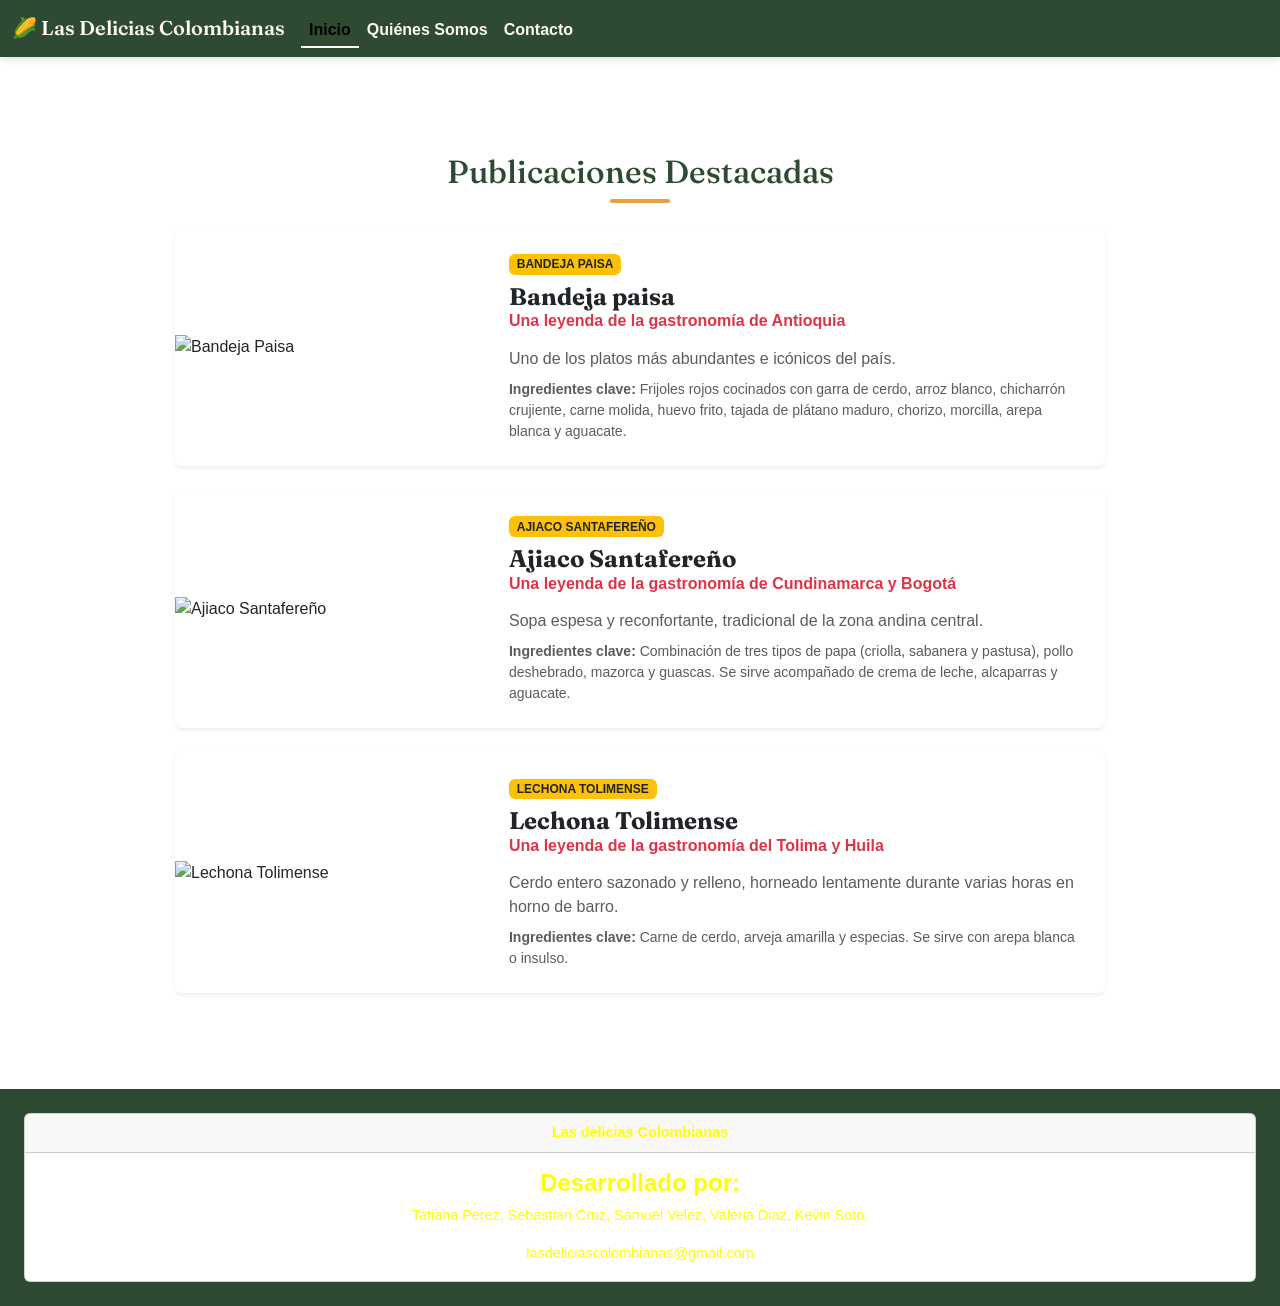
==== commit ad1110ad: "commit" ====
--- a/index.html
+++ b/index.html
@@ -5,10 +5,10 @@
     <meta charset="UTF-8">
     <meta name="viewport" content="width=device-width, initial-scale=1.0">
     <title>Las Delicias Colombianas | Inicio</title>
+    <link href="https://cdn.jsdelivr.net/npm/bootstrap@5.3.3/dist/css/bootstrap.min.css" rel="stylesheet">
     <link rel="stylesheet" href="styles.css">
     <link rel="preconnect" href="https://fonts.googleapis.com">
-    <link
-        href="https://fonts.googleapis.com/css2?family=Fraunces:wght@500;700&family=Nunito+Sans:wght@400;600&display=swap"
+    <link href="https://fonts.googleapis.com/css2?family=Fraunces:wght@500;700&family=Nunito+Sans:wght@400;600&display=swap"
         rel="stylesheet">
  <link href="https://cdn.jsdelivr.net/npm/bootstrap@5.3.8/dist/css/bootstrap.min.css" rel="stylesheet" integrity="sha384-sRIl4kxILFvY47J16cr9ZwB07vP4J8+LH7qKQnuqkuIAvNWLzeN8tE5YBujZqJLB" crossorigin="anonymous">    
 </head>
@@ -46,98 +46,97 @@
         </div>
     </header>--> 
 
-    <main>
-        <section class="hero">
-            <h1>Bienvenidos a Las Delicias Colombianas</h1>
-            <p>Un recorrido por los sabores, aromas y tradiciones de la cocina colombiana.</p>
-        </section>
-    </main>
-    
-    <main class="contenedor-main">
-        <h2 class="titulo-seccion">Publicaciones Destacadas</h2>
+    <main class="container my-5">
+    <h2 class="titulo-seccion text-center mb-4">Publicaciones Destacadas</h2>
 
-        <article class="card-post" data-categoria="Platos fuertes">
-            <div class="card-imagen">
-                <img src="https://www.196flavors.com/wp-content/uploads/2021/06/bandeja-paisa-2fp.jpg" loading="lazy">
-            </div>
-            <div class="card-contenido">
-                <span class="badge">Bandeja paisa</span>
-                <h3>Bandeja paisa</h3>
-                <h4>Una leyenda de la gastronomía de Antioquia</h4>
-                <p>Uno de los platos más abundantes e icónicos del país.</p>
-                <p>Ingredientes clave: Frijoles rojos cocinados con garra de cerdo, arroz blanco, chicharrón crujiente,
-                    carne molida, huevo frito, tajada de plátano maduro, chorizo, morcilla, arepa blanca y aguacate.</p>
+    <!-- CONTENEDOR DE TARJETAS -->
+    <div class="d-flex flex-column gap-4 col-lg-10 mx-auto">
+
+        <!-- TARJETA 1: Bandeja Paisa -->
+        <article class="card shadow-sm border-0 overflow-hidden card-post-refactored" data-categoria="Platos fuertes">
+            <div class="row g-0 align-items-center">
+                <div class="col-md-5 col-lg-4">
+                    <img src="https://www.196flavors.com/wp-content/uploads/2021/06/bandeja-paisa-2fp.jpg" 
+                         class="img-fluid w-100 object-fit-cover card-img-custom" 
+                         alt="Bandeja Paisa" 
+                         loading="lazy">
+                </div>
+                <div class="col-md-7 col-lg-8">
+                    <div class="card-body p-4">
+                        <span class="badge bg-warning text-dark mb-2">Bandeja paisa</span>
+                        <h3 class="card-title h4 fw-bold mb-1">Bandeja paisa</h3>
+                        <h4 class="card-subtitle h6 text-danger mb-3 fw-semibold">Una leyenda de la gastronomía de Antioquia</h4>
+                        <p class="card-text text-muted mb-2">Uno de los platos más abundantes e icónicos del país.</p>
+                        <p class="card-text small text-body-secondary mb-0">
+                            <strong>Ingredientes clave:</strong> Frijoles rojos cocinados con garra de cerdo, arroz blanco, chicharrón crujiente, carne molida, huevo frito, tajada de plátano maduro, chorizo, morcilla, arepa blanca y aguacate.
+                        </p>
+                    </div>
+                </div>
             </div>
         </article>
 
-        <article class="card-post" data-categoria="Platos fuertes">
-            <div class="card-imagen">
-                <img src="https://cloudfront-us-east-1.images.arcpublishing.com/semana/GBBYJH5YMZC6PEINHE3HZZH4TY.jpg"
-                    loading="lazy">
-            </div>
-            <div class="card-contenido">
-                <span class="badge">Ajiaco Santafereño</span>
-                <h3>Ajiaco Santafereño</h3>
-                <h4>Una leyenda de la gastronomía de Cundinamarca y Bogotá</h4>
-                <p>Sopa espesa y reconfortante, tradicional de la zona andina central.</p>
-                <p>Ingredientes clave: Combinación de tres tipos de papa (criolla, sabanera y pastusa) que le dan su
-                    textura característica, pollo deshebrado, mazorca y guascas (hierba silvestre que le otorga su sabor
-                    distintivo). Se sirve acompañado de crema de leche, alcaparras y aguacate.</p>
+        <!-- TARJETA 2: Ajiaco Santafereño -->
+        <article class="card shadow-sm border-0 overflow-hidden card-post-refactored" data-categoria="Platos fuertes">
+            <div class="row g-0 align-items-center">
+                <div class="col-md-5 col-lg-4">
+                    <img src="https://cloudfront-us-east-1.images.arcpublishing.com/semana/GBBYJH5YMZC6PEINHE3HZZH4TY.jpg" 
+                         class="img-fluid w-100 object-fit-cover card-img-custom" 
+                         alt="Ajiaco Santafereño" 
+                         loading="lazy">
+                </div>
+                <div class="col-md-7 col-lg-8">
+                    <div class="card-body p-4">
+                        <span class="badge bg-warning text-dark mb-2">Ajiaco Santafereño</span>
+                        <h3 class="card-title h4 fw-bold mb-1">Ajiaco Santafereño</h3>
+                        <h4 class="card-subtitle h6 text-danger mb-3 fw-semibold">Una leyenda de la gastronomía de Cundinamarca y Bogotá</h4>
+                        <p class="card-text text-muted mb-2">Sopa espesa y reconfortante, tradicional de la zona andina central.</p>
+                        <p class="card-text small text-body-secondary mb-0">
+                            <strong>Ingredientes clave:</strong> Combinación de tres tipos de papa (criolla, sabanera y pastusa), pollo deshebrado, mazorca y guascas. Se sirve acompañado de crema de leche, alcaparras y aguacate.
+                        </p>
+                    </div>
+                </div>
             </div>
         </article>
 
-        <article class="card-post" data-categoria="Platos fuertes">
-            <div class="card-imagen">
-                <img src="https://s3.wasabisys.com/assets.elcronista.co/assets/media/dia-de-la-lechona-tolimense.jpg"
-                    loading="lazy">
-            </div>
-            <div class="card-contenido">
-                <span class="badge">Lechona Tolimense</span>
-                <h3>Lechona Tolimense</h3>
-                <h4>Una leyenda de la gastronomía del Tolima y Huila</h4>
-                <p>Cerdo entero sazonado y relleno, horneado lentamente durante varias horas en horno de barro hasta
-                    lograr una piel muy crujiente (crocante).</p>
-                <p>Ingredientes clave: Carne de cerdo, arveja amarilla y especias (en la receta tradicional tolimense no
-                    lleva arroz). Se sirve con arepa blanca o insulso.</p>
+        <!-- TARJETA 3: Lechona Tolimense -->
+        <article class="card shadow-sm border-0 overflow-hidden card-post-refactored" data-categoria="Platos fuertes">
+            <div class="row g-0 align-items-center">
+                <div class="col-md-5 col-lg-4">
+                    <img src="https://s3.wasabisys.com/assets.elcronista.co/assets/media/dia-de-la-lechona-tolimense.jpg" 
+                         class="img-fluid w-100 object-fit-cover card-img-custom" 
+                         alt="Lechona Tolimense" 
+                         loading="lazy">
+                </div>
+                <div class="col-md-7 col-lg-8">
+                    <div class="card-body p-4">
+                        <span class="badge bg-warning text-dark mb-2">Lechona Tolimense</span>
+                        <h3 class="card-title h4 fw-bold mb-1">Lechona Tolimense</h3>
+                        <h4 class="card-subtitle h6 text-danger mb-3 fw-semibold">Una leyenda de la gastronomía del Tolima y Huila</h4>
+                        <p class="card-text text-muted mb-2">Cerdo entero sazonado y relleno, horneado lentamente durante varias horas en horno de barro.</p>
+                        <p class="card-text small text-body-secondary mb-0">
+                            <strong>Ingredientes clave:</strong> Carne de cerdo, arveja amarilla y especias. Se sirve con arepa blanca o insulso.
+                        </p>
+                    </div>
+                </div>
             </div>
         </article>
 
-        <article class="card-post" data-categoria="Platos fuertes">
-            <div class="card-imagen">
-                <img src="https://encrypted-tbn0.gstatic.com/images?q=tbn:ANd9GcSaKAEPHLVfR3j897XQYUZfCOpBnlvmor3UxnFFCeqtkAM3SsL5fK3Ty08&s=10"
-                    loading="lazy">
-            </div>
-            <div class="card-contenido">
-                <span class="badge">Arepa de Huevo</span>
-                <h3>Arepa de Huevo</h3>
-                <h4>Una leyenda de la gastronomía de la Region Caribe</h4>
-                <p>Fritura icónica del Caribe colombiano.</p>
-                <p>Ingredientes clave: Masa de maíz amarillo frita a la que se le hace una ranura para introducir un
-                    huevo entero (y a veces carne molida), sellándola para volverla a freír hasta que quede crujiente
-                    por fuera.</p>
-            </div>
-        </article>
-
-        <article class="card-post" data-categoria="Platos fuertes">
-            <div class="card-imagen">
-                <img src="https://www.mycolombianrecipes.com/wp-content/uploads/2013/11/Three-Meats-Sancocho.jpg"
-                    loading="lazy">
-            </div>
-            <div class="card-contenido">
-                <span class="badge">Sancocho</span>
-                <h3>Sancocho</h3>
-                <h4>Nacional / Variantes en el Valle, Caribe y Pacífico</h4>
-                <p>Caldo espeso preparado tradicionalmente a la leña para reuniones familiares o "paseos de olla".</p>
-                <p>Ingredientes clave: Plátano verde, yuca, papa, mazorca y proteína (gallina criolla, res, trifásico o
-                    pescado). Se sirve con arroz, aguacate y un toque de limón.</p>
-            </div>
-        </article>
-    </main>
+    </div>
+</main>
 
   <footer class="pie-pagina">
-    <p>Autores: Equipo Las Delicias Colombianas</p>
-    <p>Contacto: contacto@lasdeliciascolombianas.com</p>
-    <p>&copy; 2026 Las Delicias Colombianas</p>
+   <div class="card">
+  <div class="card-header" style="color: yellow;">
+    <strong>Las delicias Colombianas</strong>
+  </div>
+  <div class="card-body" style="color: yellow;">
+    <h4 class="card-title"><strong>Desarrollado por:</strong></h4>
+    <p class="card-text">Tatiana Perez, Sebastian Cruz, Samuel Velez, Valeria Diaz, Kevin Soto.</p>
+    <a href="mailto:lasdeliciascolombianas@correo.com" style="color: yellow; text-decoration: none;">
+        lasdeliciascolombianas@gmail.com
+    </a>
+  </div>
+</div>
   </footer>
 
     <script src="menu.js"></script>
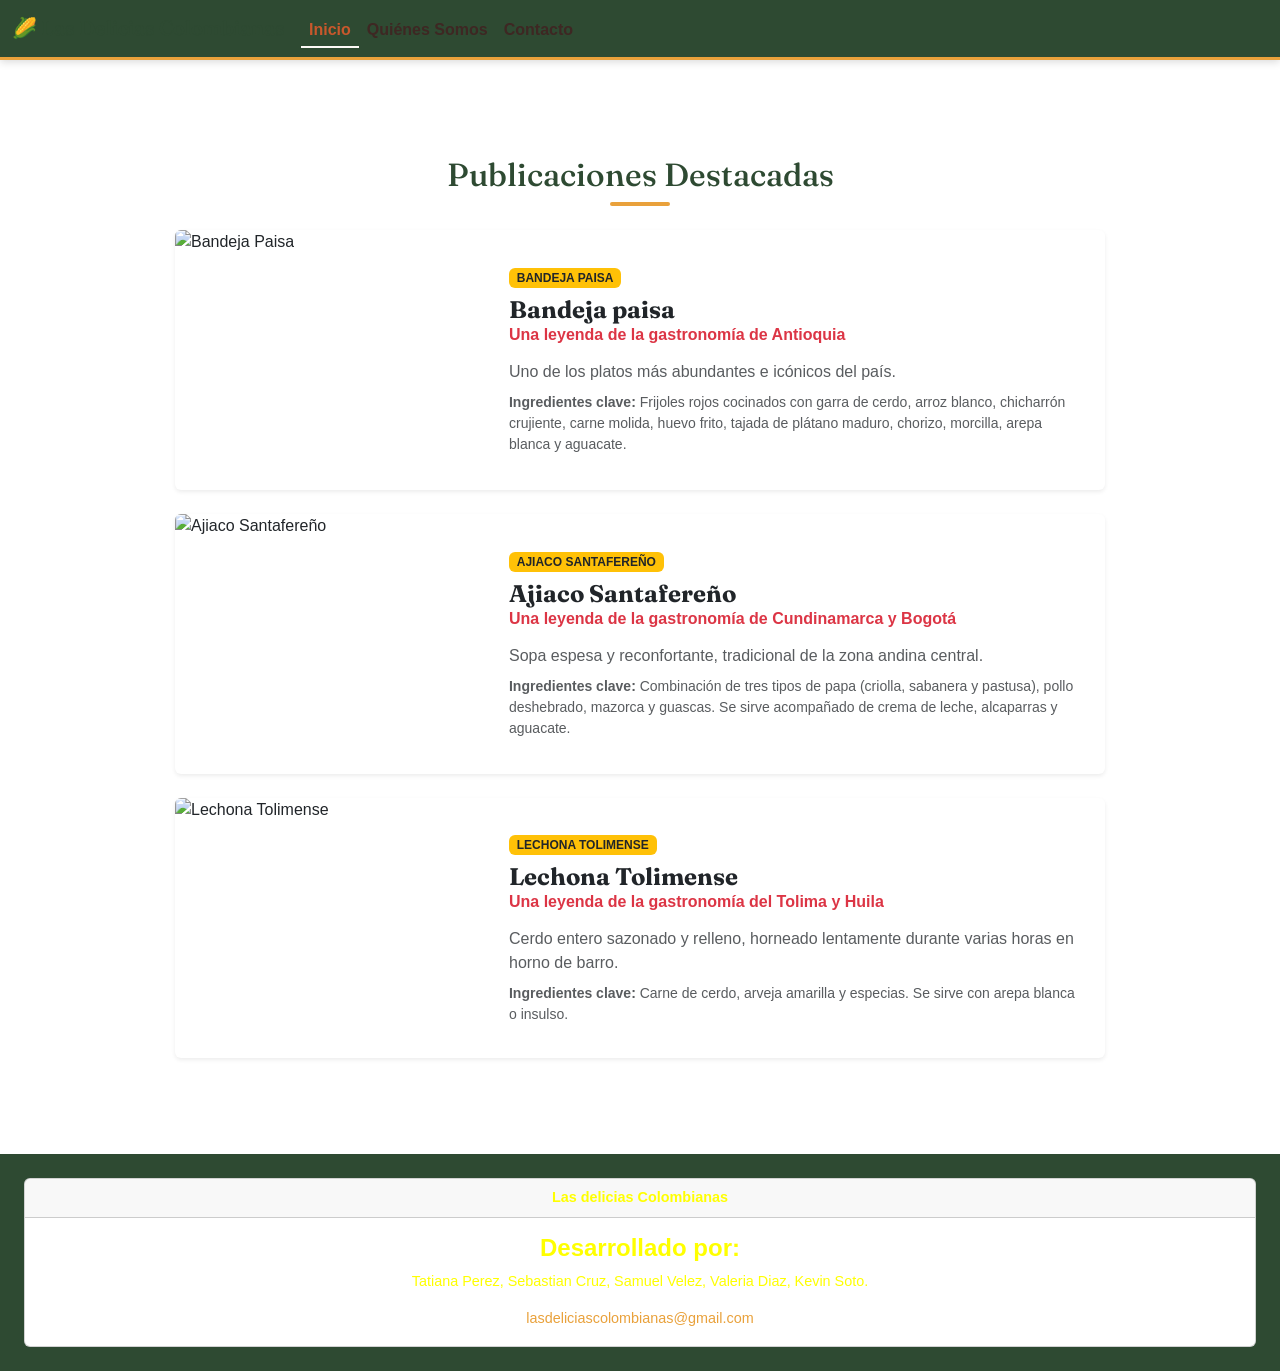
==== commit ad837ab7: "cambios" ====
--- a/index.html
+++ b/index.html
@@ -8,31 +8,35 @@
     <link href="https://cdn.jsdelivr.net/npm/bootstrap@5.3.3/dist/css/bootstrap.min.css" rel="stylesheet">
     <link rel="stylesheet" href="styles.css">
     <link rel="preconnect" href="https://fonts.googleapis.com">
-    <link href="https://fonts.googleapis.com/css2?family=Fraunces:wght@500;700&family=Nunito+Sans:wght@400;600&display=swap"
+    <link
+        href="https://fonts.googleapis.com/css2?family=Fraunces:wght@500;700&family=Nunito+Sans:wght@400;600&display=swap"
         rel="stylesheet">
- <link href="https://cdn.jsdelivr.net/npm/bootstrap@5.3.8/dist/css/bootstrap.min.css" rel="stylesheet" integrity="sha384-sRIl4kxILFvY47J16cr9ZwB07vP4J8+LH7qKQnuqkuIAvNWLzeN8tE5YBujZqJLB" crossorigin="anonymous">    
+    <link href="https://cdn.jsdelivr.net/npm/bootstrap@5.3.8/dist/css/bootstrap.min.css" rel="stylesheet"
+        integrity="sha384-sRIl4kxILFvY47J16cr9ZwB07vP4J8+LH7qKQnuqkuIAvNWLzeN8tE5YBujZqJLB" crossorigin="anonymous">
 </head>
 
 <body>
-<header class="encabezado">
-<nav class="main-nav navbar navbar-expand-lg">
-<div class="container-fluid">
-<a class="logo navbar-brand" href="index.html">🌽 Las Delicias Colombianas</a>
-<button class="menu-toggle navbar-toggler" type="button" data-bs-toggle="collapse" data-bs-target="#navbarNavAltMarkup" aria-controls="navbarNavAltMarkup" aria-expanded="false" aria-label="Toggle navigation">
-<span class="navbar-toggler-icon"></span>
-</button>
-<div class="collapse navbar-collapse" id="navbarNavAltMarkup">
-<div class="navbar-nav">
-<a class="nav-link active" aria-current="page" href="index.html">Inicio</a>
-<a class="nav-link" href="quienesSomos.html">Quiénes Somos</a>
-<a class="nav-link" href="contacto.html">Contacto</a>
-</div>
-</div>
-</div>
-</nav>
-</header>
-</header> 
-   <!--<header class="encabezado">
+    <header class="encabezado">
+        <nav class="main-nav navbar navbar-expand-lg">
+            <div class="container-fluid">
+                <a class="logo navbar-brand" href="index.html">🌽 Las Delicias Colombianas</a>
+                <button class="menu-toggle navbar-toggler" type="button" data-bs-toggle="collapse"
+                    data-bs-target="#navbarNavAltMarkup" aria-controls="navbarNavAltMarkup" aria-expanded="false"
+                    aria-label="Toggle navigation">
+                    <span class="navbar-toggler-icon"></span>
+                </button>
+                <div class="collapse navbar-collapse" id="navbarNavAltMarkup">
+                    <div class="navbar-nav">
+                        <a class="nav-link active" aria-current="page" href="index.html">Inicio</a>
+                        <a class="nav-link" href="quienesSomos.html">Quiénes Somos</a>
+                        <a class="nav-link" href="contacto.html">Contacto</a>
+                    </div>
+                </div>
+            </div>
+        </nav>
+    </header>
+    </header>
+    <!--<header class="encabezado">
         <div class="nav-container">
             <a href="index.html" class="logo">🌽 Las Delicias Colombianas</a>
             <button class="menu-toggle" id="menu-toggle" aria-label="Abrir menú" aria-expanded="false">
@@ -44,103 +48,115 @@
                 <a href="contacto.html">Contacto</a>
             </nav>
         </div>
-    </header>--> 
+    </header>-->
 
     <main class="container my-5">
-    <h2 class="titulo-seccion text-center mb-4">Publicaciones Destacadas</h2>
+        <h2 class="titulo-seccion text-center mb-4">Publicaciones Destacadas</h2>
 
-    <!-- CONTENEDOR DE TARJETAS -->
-    <div class="d-flex flex-column gap-4 col-lg-10 mx-auto">
+        <!-- CONTENEDOR DE TARJETAS -->
+        <div class="d-flex flex-column gap-4 col-lg-10 mx-auto">
 
-        <!-- TARJETA 1: Bandeja Paisa -->
-        <article class="card shadow-sm border-0 overflow-hidden card-post-refactored" data-categoria="Platos fuertes">
-            <div class="row g-0 align-items-center">
-                <div class="col-md-5 col-lg-4">
-                    <img src="https://www.196flavors.com/wp-content/uploads/2021/06/bandeja-paisa-2fp.jpg" 
-                         class="img-fluid w-100 object-fit-cover card-img-custom" 
-                         alt="Bandeja Paisa" 
-                         loading="lazy">
-                </div>
-                <div class="col-md-7 col-lg-8">
-                    <div class="card-body p-4">
-                        <span class="badge bg-warning text-dark mb-2">Bandeja paisa</span>
-                        <h3 class="card-title h4 fw-bold mb-1">Bandeja paisa</h3>
-                        <h4 class="card-subtitle h6 text-danger mb-3 fw-semibold">Una leyenda de la gastronomía de Antioquia</h4>
-                        <p class="card-text text-muted mb-2">Uno de los platos más abundantes e icónicos del país.</p>
-                        <p class="card-text small text-body-secondary mb-0">
-                            <strong>Ingredientes clave:</strong> Frijoles rojos cocinados con garra de cerdo, arroz blanco, chicharrón crujiente, carne molida, huevo frito, tajada de plátano maduro, chorizo, morcilla, arepa blanca y aguacate.
-                        </p>
+            <!-- TARJETA 1: Bandeja Paisa -->
+            <article class="card shadow-sm border-0 overflow-hidden card-post-refactored"
+                data-categoria="Platos fuertes">
+                <div class="row g-0 align-items-center">
+                    <div class="col-md-5 col-lg-4">
+                        <img src="https://www.196flavors.com/wp-content/uploads/2021/06/bandeja-paisa-2fp.jpg"
+                            class="img-fluid w-100 object-fit-cover card-img-custom" alt="Bandeja Paisa" loading="lazy">
+                    </div>
+                    <div class="col-md-7 col-lg-8">
+                        <div class="card-body p-4">
+                            <span class="badge bg-warning text-dark mb-2">Bandeja paisa</span>
+                            <h3 class="card-title h4 fw-bold mb-1">Bandeja paisa</h3>
+                            <h4 class="card-subtitle h6 text-danger mb-3 fw-semibold">Una leyenda de la gastronomía de
+                                Antioquia</h4>
+                            <p class="card-text text-muted mb-2">Uno de los platos más abundantes e icónicos del país.
+                            </p>
+                            <p class="card-text small text-body-secondary mb-0">
+                                <strong>Ingredientes clave:</strong> Frijoles rojos cocinados con garra de cerdo, arroz
+                                blanco, chicharrón crujiente, carne molida, huevo frito, tajada de plátano maduro,
+                                chorizo, morcilla, arepa blanca y aguacate.
+                            </p>
+                        </div>
                     </div>
                 </div>
-            </div>
-        </article>
+            </article>
 
-        <!-- TARJETA 2: Ajiaco Santafereño -->
-        <article class="card shadow-sm border-0 overflow-hidden card-post-refactored" data-categoria="Platos fuertes">
-            <div class="row g-0 align-items-center">
-                <div class="col-md-5 col-lg-4">
-                    <img src="https://cloudfront-us-east-1.images.arcpublishing.com/semana/GBBYJH5YMZC6PEINHE3HZZH4TY.jpg" 
-                         class="img-fluid w-100 object-fit-cover card-img-custom" 
-                         alt="Ajiaco Santafereño" 
-                         loading="lazy">
-                </div>
-                <div class="col-md-7 col-lg-8">
-                    <div class="card-body p-4">
-                        <span class="badge bg-warning text-dark mb-2">Ajiaco Santafereño</span>
-                        <h3 class="card-title h4 fw-bold mb-1">Ajiaco Santafereño</h3>
-                        <h4 class="card-subtitle h6 text-danger mb-3 fw-semibold">Una leyenda de la gastronomía de Cundinamarca y Bogotá</h4>
-                        <p class="card-text text-muted mb-2">Sopa espesa y reconfortante, tradicional de la zona andina central.</p>
-                        <p class="card-text small text-body-secondary mb-0">
-                            <strong>Ingredientes clave:</strong> Combinación de tres tipos de papa (criolla, sabanera y pastusa), pollo deshebrado, mazorca y guascas. Se sirve acompañado de crema de leche, alcaparras y aguacate.
-                        </p>
+            <!-- TARJETA 2: Ajiaco Santafereño -->
+            <article class="card shadow-sm border-0 overflow-hidden card-post-refactored"
+                data-categoria="Platos fuertes">
+                <div class="row g-0 align-items-center">
+                    <div class="col-md-5 col-lg-4">
+                        <img src="https://cloudfront-us-east-1.images.arcpublishing.com/semana/GBBYJH5YMZC6PEINHE3HZZH4TY.jpg"
+                            class="img-fluid w-100 object-fit-cover card-img-custom" alt="Ajiaco Santafereño"
+                            loading="lazy">
+                    </div>
+                    <div class="col-md-7 col-lg-8">
+                        <div class="card-body p-4">
+                            <span class="badge bg-warning text-dark mb-2">Ajiaco Santafereño</span>
+                            <h3 class="card-title h4 fw-bold mb-1">Ajiaco Santafereño</h3>
+                            <h4 class="card-subtitle h6 text-danger mb-3 fw-semibold">Una leyenda de la gastronomía de
+                                Cundinamarca y Bogotá</h4>
+                            <p class="card-text text-muted mb-2">Sopa espesa y reconfortante, tradicional de la zona
+                                andina central.</p>
+                            <p class="card-text small text-body-secondary mb-0">
+                                <strong>Ingredientes clave:</strong> Combinación de tres tipos de papa (criolla,
+                                sabanera y pastusa), pollo deshebrado, mazorca y guascas. Se sirve acompañado de crema
+                                de leche, alcaparras y aguacate.
+                            </p>
+                        </div>
                     </div>
                 </div>
-            </div>
-        </article>
+            </article>
 
-        <!-- TARJETA 3: Lechona Tolimense -->
-        <article class="card shadow-sm border-0 overflow-hidden card-post-refactored" data-categoria="Platos fuertes">
-            <div class="row g-0 align-items-center">
-                <div class="col-md-5 col-lg-4">
-                    <img src="https://s3.wasabisys.com/assets.elcronista.co/assets/media/dia-de-la-lechona-tolimense.jpg" 
-                         class="img-fluid w-100 object-fit-cover card-img-custom" 
-                         alt="Lechona Tolimense" 
-                         loading="lazy">
-                </div>
-                <div class="col-md-7 col-lg-8">
-                    <div class="card-body p-4">
-                        <span class="badge bg-warning text-dark mb-2">Lechona Tolimense</span>
-                        <h3 class="card-title h4 fw-bold mb-1">Lechona Tolimense</h3>
-                        <h4 class="card-subtitle h6 text-danger mb-3 fw-semibold">Una leyenda de la gastronomía del Tolima y Huila</h4>
-                        <p class="card-text text-muted mb-2">Cerdo entero sazonado y relleno, horneado lentamente durante varias horas en horno de barro.</p>
-                        <p class="card-text small text-body-secondary mb-0">
-                            <strong>Ingredientes clave:</strong> Carne de cerdo, arveja amarilla y especias. Se sirve con arepa blanca o insulso.
-                        </p>
+            <!-- TARJETA 3: Lechona Tolimense -->
+            <article class="card shadow-sm border-0 overflow-hidden card-post-refactored"
+                data-categoria="Platos fuertes">
+                <div class="row g-0 align-items-center">
+                    <div class="col-md-5 col-lg-4">
+                        <img src="https://s3.wasabisys.com/assets.elcronista.co/assets/media/dia-de-la-lechona-tolimense.jpg"
+                            class="img-fluid w-100 object-fit-cover card-img-custom" alt="Lechona Tolimense"
+                            loading="lazy">
+                    </div>
+                    <div class="col-md-7 col-lg-8">
+                        <div class="card-body p-4">
+                            <span class="badge bg-warning text-dark mb-2">Lechona Tolimense</span>
+                            <h3 class="card-title h4 fw-bold mb-1">Lechona Tolimense</h3>
+                            <h4 class="card-subtitle h6 text-danger mb-3 fw-semibold">Una leyenda de la gastronomía del
+                                Tolima y Huila</h4>
+                            <p class="card-text text-muted mb-2">Cerdo entero sazonado y relleno, horneado lentamente
+                                durante varias horas en horno de barro.</p>
+                            <p class="card-text small text-body-secondary mb-0">
+                                <strong>Ingredientes clave:</strong> Carne de cerdo, arveja amarilla y especias. Se
+                                sirve con arepa blanca o insulso.
+                            </p>
+                        </div>
                     </div>
                 </div>
+            </article>
+
+        </div>
+    </main>
+
+    <footer class="pie-pagina">
+        <div class="card">
+            <div class="card-header" style="color: yellow;">
+                <strong>Las delicias Colombianas</strong>
             </div>
-        </article>
-
-    </div>
-</main>
-
-  <footer class="pie-pagina">
-   <div class="card">
-  <div class="card-header" style="color: yellow;">
-    <strong>Las delicias Colombianas</strong>
-  </div>
-  <div class="card-body" style="color: yellow;">
-    <h4 class="card-title"><strong>Desarrollado por:</strong></h4>
-    <p class="card-text">Tatiana Perez, Sebastian Cruz, Samuel Velez, Valeria Diaz, Kevin Soto.</p>
-    <a href="mailto:lasdeliciascolombianas@correo.com" style="color: yellow; text-decoration: none;">
-        lasdeliciascolombianas@gmail.com
-    </a>
-  </div>
-</div>
-  </footer>
+            <div class="card-body" style="color: yellow;">
+                <h4 class="card-title"><strong>Desarrollado por:</strong></h4>
+                <p class="card-text">Tatiana Perez, Sebastian Cruz, Samuel Velez, Valeria Diaz, Kevin Soto.</p>
+                <a href="mailto:lasdeliciascolombianas@correo.com" style="color: yellow; text-decoration: none;">
+                    lasdeliciascolombianas@gmail.com
+                </a>
+            </div>
+        </div>
+    </footer>
 
     <script src="menu.js"></script>
-    <script src="https://cdn.jsdelivr.net/npm/bootstrap@5.3.8/dist/js/bootstrap.bundle.min.js" integrity="sha384-FKyoEForCGlyvwx9Hj09JcYn3nv7wiPVlz7YYwJrWVcXK/BmnVDxM+D2scQbITxI" crossorigin="anonymous"></script>
+    <script src="https://cdn.jsdelivr.net/npm/bootstrap@5.3.8/dist/js/bootstrap.bundle.min.js"
+        integrity="sha384-FKyoEForCGlyvwx9Hj09JcYn3nv7wiPVlz7YYwJrWVcXK/BmnVDxM+D2scQbITxI"
+        crossorigin="anonymous"></script>
 </body>
 
 </html>
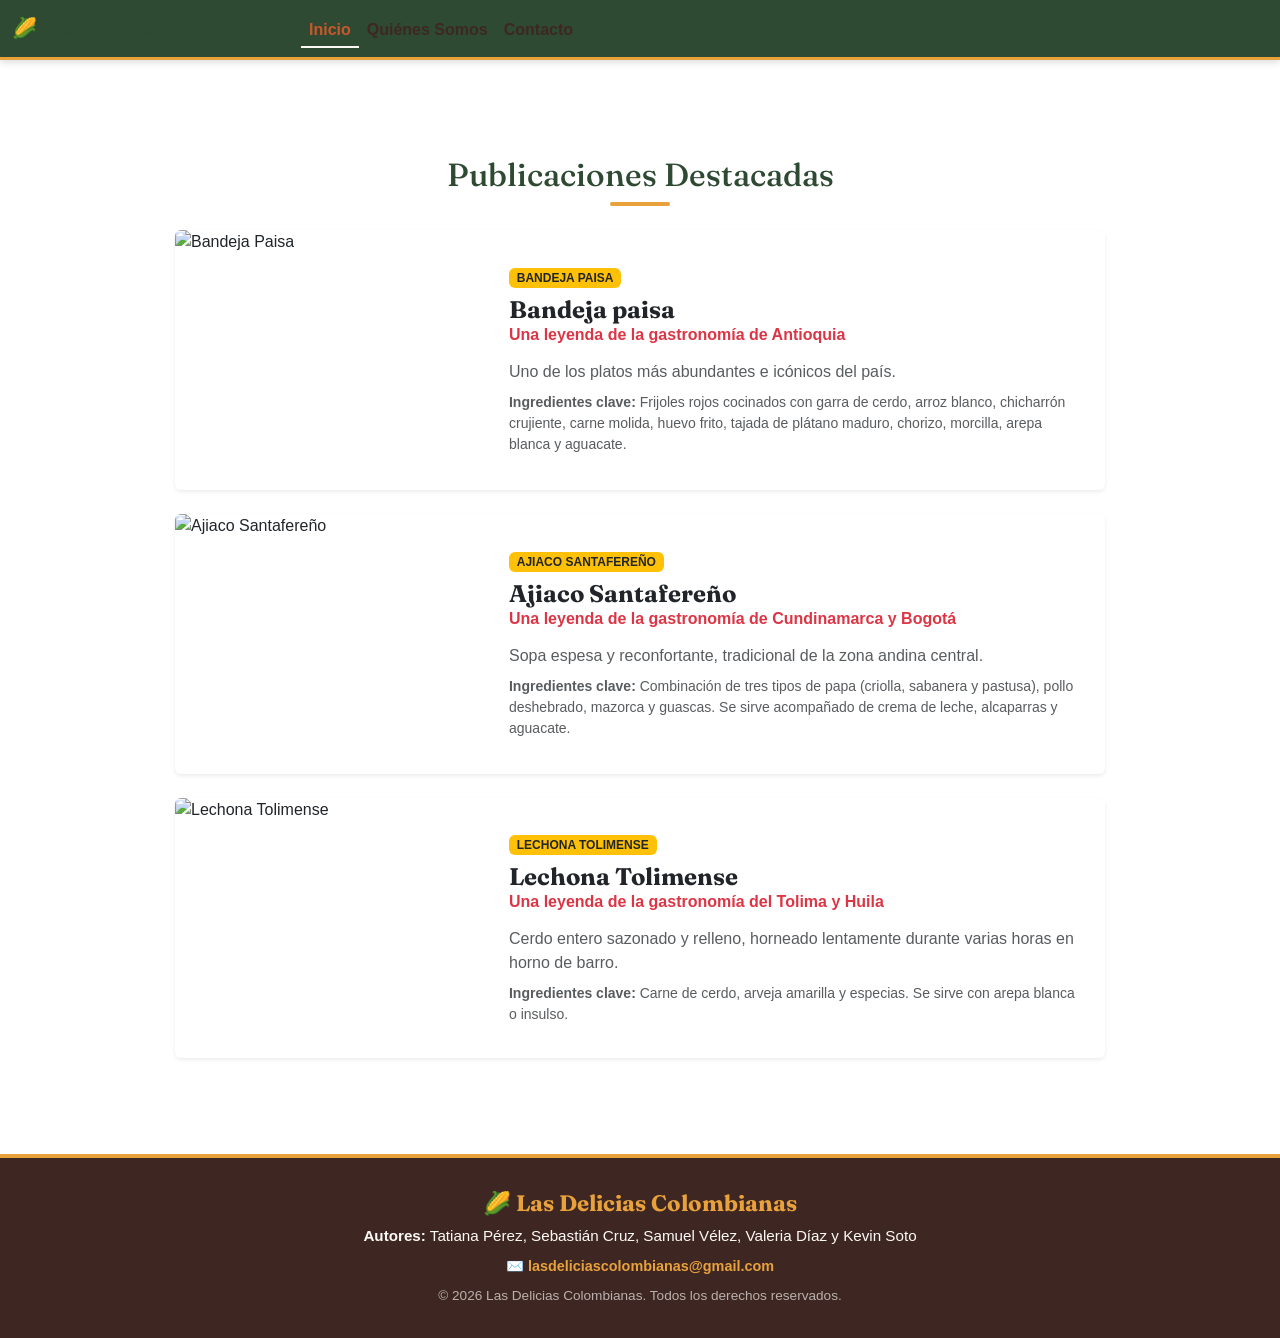
==== commit cbb51204: "unifiacion de footer" ====
--- a/index.html
+++ b/index.html
@@ -138,18 +138,18 @@
         </div>
     </main>
 
-    <footer class="pie-pagina">
-        <div class="card">
-            <div class="card-header" style="color: yellow;">
-                <strong>Las delicias Colombianas</strong>
-            </div>
-            <div class="card-body" style="color: yellow;">
-                <h4 class="card-title"><strong>Desarrollado por:</strong></h4>
-                <p class="card-text">Tatiana Perez, Sebastian Cruz, Samuel Velez, Valeria Diaz, Kevin Soto.</p>
-                <a href="mailto:lasdeliciascolombianas@correo.com" style="color: yellow; text-decoration: none;">
-                    lasdeliciascolombianas@gmail.com
+    <footer class="pie-pagina mt-5 text-center">
+        <div class="container">
+            <h5 class="fw-bold mb-2 logo-footer">🌽 Las Delicias Colombianas</h5>
+            <p class="mb-2 text-autores">
+                <strong>Autores:</strong> Tatiana Pérez, Sebastián Cruz, Samuel Vélez, Valeria Díaz y Kevin Soto
+            </p>
+            <p class="mb-2">
+                <a href="mailto:lasdeliciascolombianas@gmail.com" class="link-gmail">
+                    ✉️ lasdeliciascolombianas@gmail.com
                 </a>
-            </div>
+            </p>
+            <p class="text-copyright mb-0">&copy; 2026 Las Delicias Colombianas. Todos los derechos reservados.</p>
         </div>
     </footer>
 
